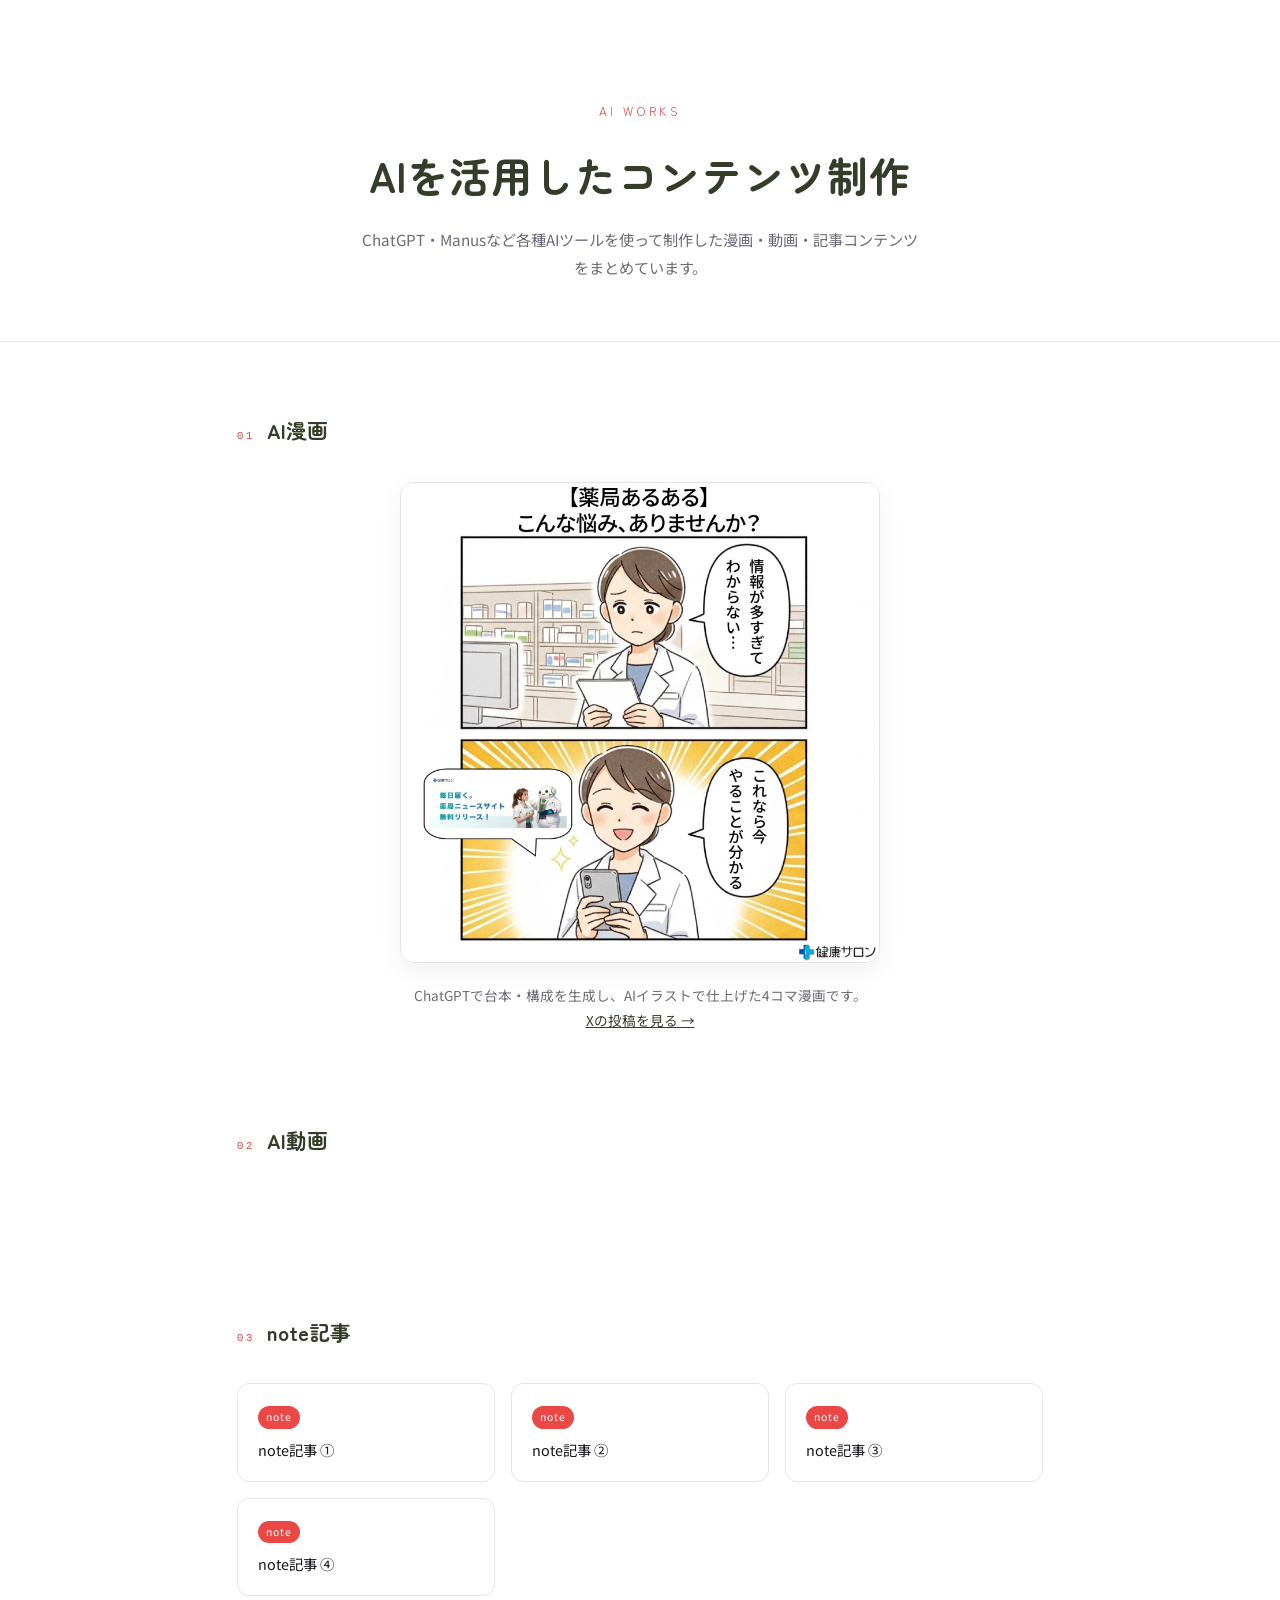
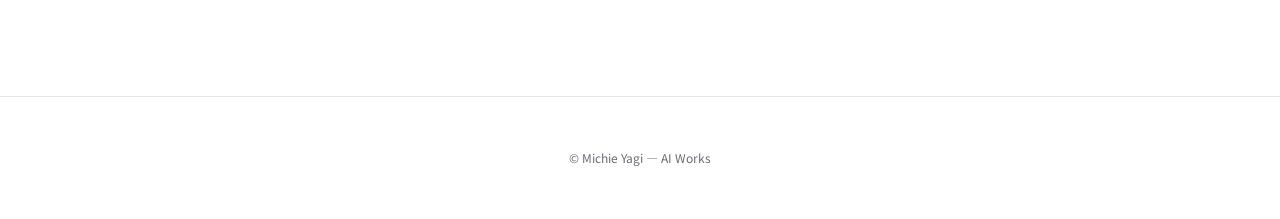
==== ai.html @ 3e85d42c "Add AI works showcase page (ai.html) Adds a standalone page featuring AI-generated content (manga, v" ====
<!DOCTYPE html>
<html lang="ja">
<head>
<meta charset="UTF-8">
<meta name="viewport" content="width=device-width, initial-scale=1.0">
<title>AI Works | Michie Yagi</title>
<meta name="description" content="ChatGPT・Manusなど各種AIツールを活用して制作した漫画・動画・記事コンテンツの作品集です。">
<link rel="preconnect" href="https://fonts.googleapis.com">
<link rel="preconnect" href="https://fonts.gstatic.com" crossorigin>
<link href="https://fonts.googleapis.com/css2?family=Zen+Maru+Gothic:wght@400;500;700&family=Noto+Sans+JP:wght@300;400;500;700&display=swap" rel="stylesheet">
<style>
  :root {
    --bg: #ffffff;
    --text-main: #16161d;
    --text-sub: #6b6b76;
    --olive: #333d29;
    --coral: #e94846;
    --border: rgba(0,0,0,0.1);
  }
  * { box-sizing: border-box; }
  body {
    margin: 0;
    font-family: 'Noto Sans JP', 'Hiragino Kaku Gothic ProN', sans-serif;
    background: var(--bg);
    color: var(--text-main);
    line-height: 1.8;
  }
  a { color: inherit; }
  .font-heading { font-family: 'Zen Maru Gothic', 'Noto Sans JP', sans-serif; }

  header {
    padding: 100px 6vw 60px;
    text-align: center;
    border-bottom: 1px solid var(--border);
  }
  header .eyebrow {
    display: block;
    font-size: 0.75rem;
    letter-spacing: 0.3em;
    text-transform: uppercase;
    color: var(--coral);
    margin-bottom: 16px;
  }
  header h1 {
    font-size: clamp(1.8rem, 5vw, 2.6rem);
    font-weight: 700;
    margin: 0 0 14px;
    color: var(--olive);
  }
  header p {
    color: var(--text-sub);
    font-size: 0.95rem;
    max-width: 560px;
    margin: 0 auto;
  }
  header .back {
    display: inline-block;
    margin-top: 28px;
    font-size: 0.8rem;
    letter-spacing: 0.1em;
    color: var(--text-sub);
    text-decoration: none;
    border-bottom: 1px solid var(--border);
    padding-bottom: 2px;
  }
  header .back:hover { color: var(--olive); border-color: var(--olive); }

  main {
    max-width: 960px;
    margin: 0 auto;
    padding: 70px 6vw 100px;
  }
  section { margin-bottom: 90px; }
  section:last-child { margin-bottom: 0; }

  .section-label {
    display: flex;
    align-items: baseline;
    gap: 12px;
    margin-bottom: 32px;
  }
  .section-label .num {
    font-size: 0.7rem;
    letter-spacing: 0.2em;
    color: var(--coral);
    font-family: monospace;
  }
  .section-label h2 {
    font-size: 1.3rem;
    font-weight: 700;
    margin: 0;
    color: var(--olive);
  }

  .manga-wrap {
    display: flex;
    flex-direction: column;
    align-items: center;
    gap: 20px;
  }
  .manga-wrap img {
    width: 100%;
    max-width: 480px;
    border-radius: 14px;
    border: 1px solid var(--border);
    box-shadow: 0 8px 24px rgba(0,0,0,0.06);
  }
  .manga-wrap figcaption {
    font-size: 0.85rem;
    color: var(--text-sub);
    text-align: center;
  }
  .manga-wrap figcaption a {
    color: var(--olive);
    text-decoration: underline;
  }

  .tweet-grid {
    display: grid;
    grid-template-columns: repeat(auto-fit, minmax(280px, 1fr));
    gap: 24px;
  }

  .note-list {
    display: grid;
    grid-template-columns: repeat(auto-fit, minmax(240px, 1fr));
    gap: 16px;
    list-style: none;
    margin: 0;
    padding: 0;
  }
  .note-list a {
    display: block;
    padding: 18px 20px;
    border: 1px solid var(--border);
    border-radius: 12px;
    text-decoration: none;
    font-size: 0.9rem;
    transition: border-color 0.25s ease, background 0.25s ease;
  }
  .note-list a:hover {
    border-color: var(--olive);
    background: rgba(51,61,41,0.04);
  }
  .note-list .tag {
    display: inline-block;
    font-size: 0.65rem;
    letter-spacing: 0.1em;
    color: #fff;
    background: var(--coral);
    padding: 2px 8px;
    border-radius: 20px;
    margin-bottom: 8px;
  }

  footer {
    text-align: center;
    padding: 50px 6vw;
    color: var(--text-sub);
    font-size: 0.75rem;
    border-top: 1px solid var(--border);
  }
</style>
</head>
<body>

<header>
  <span class="eyebrow font-heading">AI Works</span>
  <h1 class="font-heading">AIを活用したコンテンツ制作</h1>
  <p>ChatGPT・Manusなど各種AIツールを使って制作した漫画・動画・記事コンテンツをまとめています。</p>
</header>

<main>

  <section>
    <div class="section-label">
      <span class="num">01</span>
      <h2 class="font-heading">AI漫画</h2>
    </div>
    <figure class="manga-wrap">
      <img src="images/ai/ai-manga.png" alt="薬局あるある AI漫画" loading="lazy">
      <figcaption>
        ChatGPTで台本・構成を生成し、AIイラストで仕上げた4コマ漫画です。<br>
        <a href="https://x.com/yppp_yakkyoku/status/2019244593439498696/photo/1" target="_blank" rel="noopener noreferrer">Xの投稿を見る →</a>
      </figcaption>
    </figure>
  </section>

  <section>
    <div class="section-label">
      <span class="num">02</span>
      <h2 class="font-heading">AI動画</h2>
    </div>
    <div class="tweet-grid">
      <blockquote class="twitter-tweet">
        <a href="https://x.com/yppp_yakkyoku/status/2026854741930598406"></a>
      </blockquote>
      <blockquote class="twitter-tweet">
        <a href="https://x.com/yppp_yakkyoku/status/2026129961212588221"></a>
      </blockquote>
    </div>
  </section>

  <section>
    <div class="section-label">
      <span class="num">03</span>
      <h2 class="font-heading">note記事</h2>
    </div>
    <ul class="note-list">
      <li>
        <a href="https://note.com/ypppofficial/n/n3cdf0c49ca4a" target="_blank" rel="noopener noreferrer">
          <span class="tag">note</span><br>
          note記事 ①
        </a>
      </li>
      <li>
        <a href="https://note.com/ypppofficial/n/nfa6d673f1654" target="_blank" rel="noopener noreferrer">
          <span class="tag">note</span><br>
          note記事 ②
        </a>
      </li>
      <li>
        <a href="https://note.com/ypppofficial/n/n3a89764fb31f" target="_blank" rel="noopener noreferrer">
          <span class="tag">note</span><br>
          note記事 ③
        </a>
      </li>
      <li>
        <a href="https://note.com/ypppofficial/n/nf8f33c788faf" target="_blank" rel="noopener noreferrer">
          <span class="tag">note</span><br>
          note記事 ④
        </a>
      </li>
    </ul>
  </section>

</main>

<footer>© Michie Yagi — AI Works</footer>

<script async src="https://platform.twitter.com/widgets.js" charset="utf-8"></script>

</body>
</html>
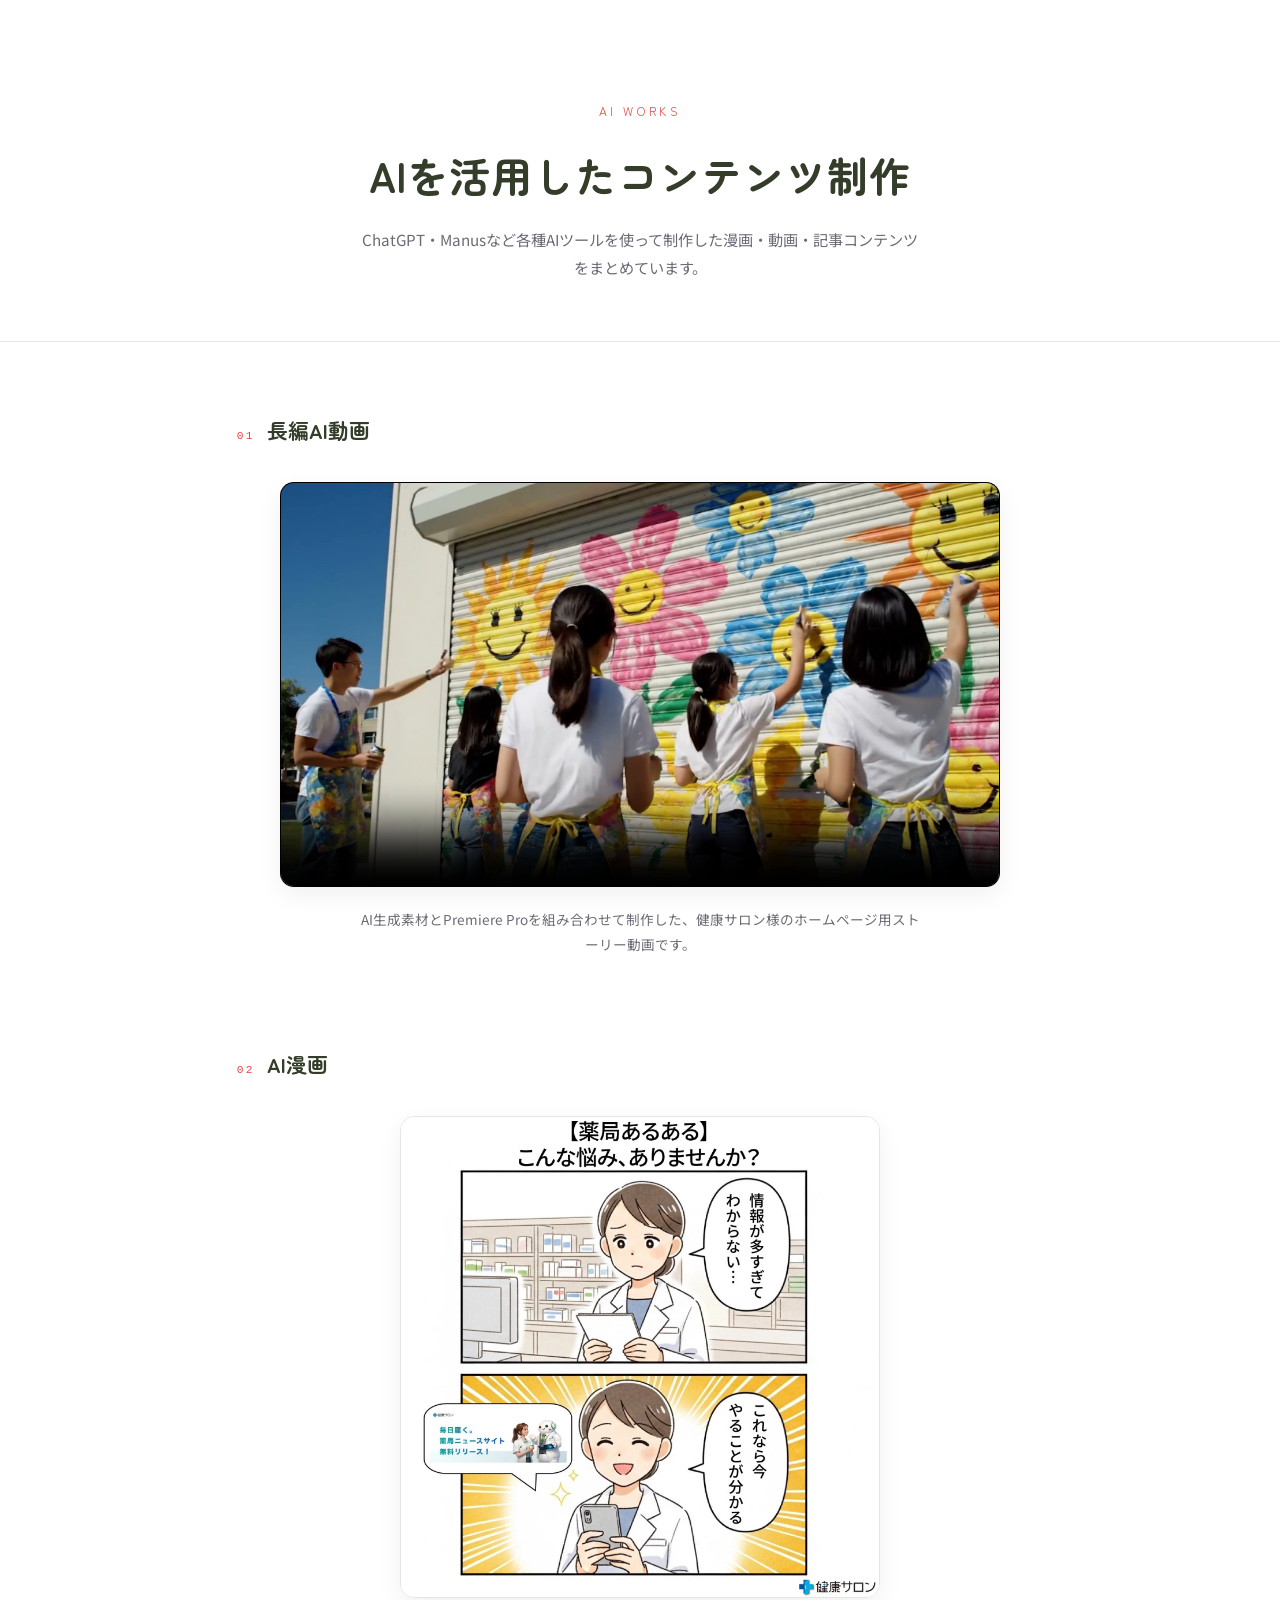
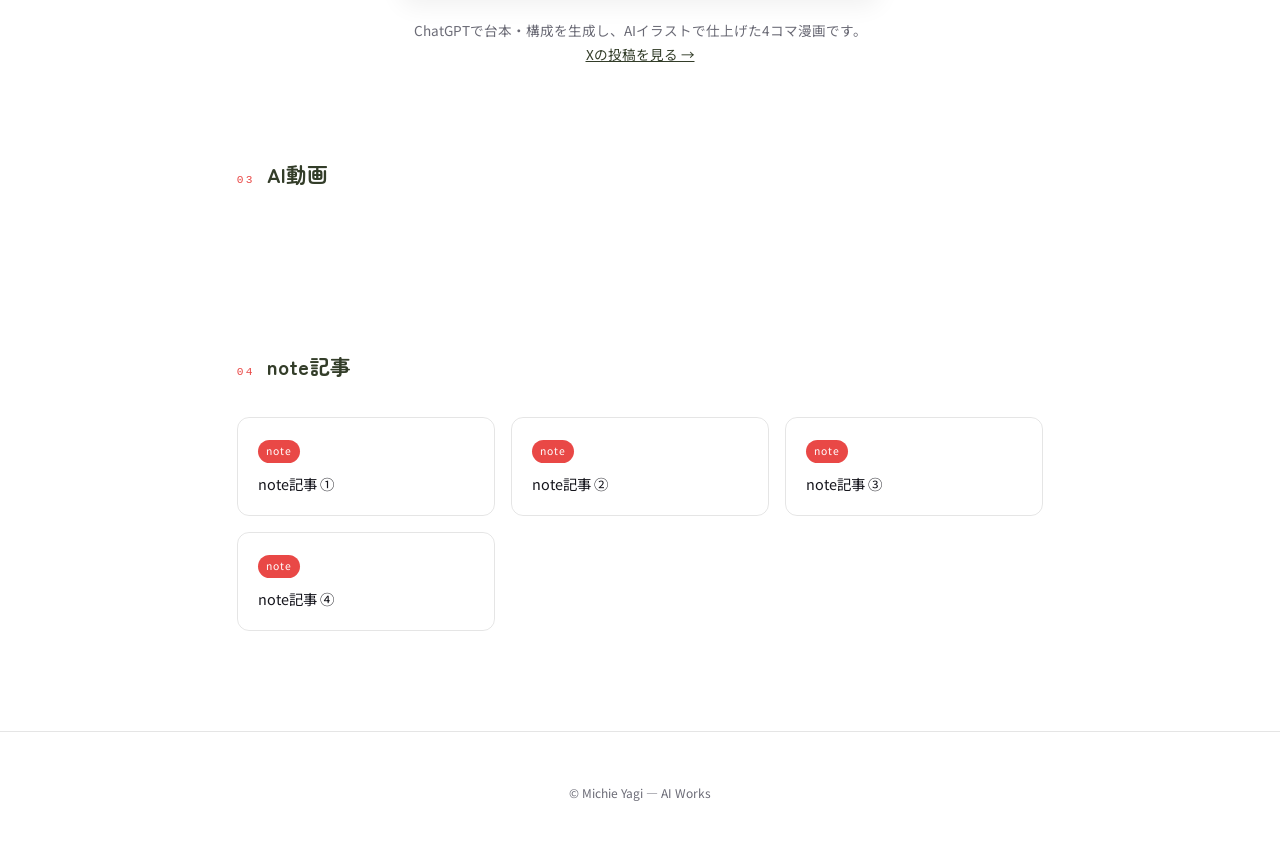
==== commit bdc91bee: "Add compressed story video to AI works page Adds the health salon narrative video (AI + Premiere Pro" ====
--- a/ai.html
+++ b/ai.html
@@ -92,6 +92,28 @@
     color: var(--olive);
   }
 
+  .video-wrap {
+    display: flex;
+    flex-direction: column;
+    align-items: center;
+    gap: 20px;
+  }
+  .video-wrap video {
+    width: 100%;
+    max-width: 720px;
+    border-radius: 14px;
+    border: 1px solid var(--border);
+    box-shadow: 0 8px 24px rgba(0,0,0,0.06);
+    background: #000;
+    display: block;
+  }
+  .video-wrap figcaption {
+    font-size: 0.85rem;
+    color: var(--text-sub);
+    text-align: center;
+    max-width: 560px;
+  }
+
   .manga-wrap {
     display: flex;
     flex-direction: column;
@@ -175,6 +197,19 @@
   <section>
     <div class="section-label">
       <span class="num">01</span>
+      <h2 class="font-heading">長編AI動画</h2>
+    </div>
+    <figure class="video-wrap">
+      <video src="videos/story-video.mp4" poster="videos/story-video-poster.jpg" controls preload="metadata" playsinline></video>
+      <figcaption>
+        AI生成素材とPremiere Proを組み合わせて制作した、健康サロン様のホームページ用ストーリー動画です。
+      </figcaption>
+    </figure>
+  </section>
+
+  <section>
+    <div class="section-label">
+      <span class="num">02</span>
       <h2 class="font-heading">AI漫画</h2>
     </div>
     <figure class="manga-wrap">
@@ -188,7 +223,7 @@
 
   <section>
     <div class="section-label">
-      <span class="num">02</span>
+      <span class="num">03</span>
       <h2 class="font-heading">AI動画</h2>
     </div>
     <div class="tweet-grid">
@@ -203,7 +238,7 @@
 
   <section>
     <div class="section-label">
-      <span class="num">03</span>
+      <span class="num">04</span>
       <h2 class="font-heading">note記事</h2>
     </div>
     <ul class="note-list">
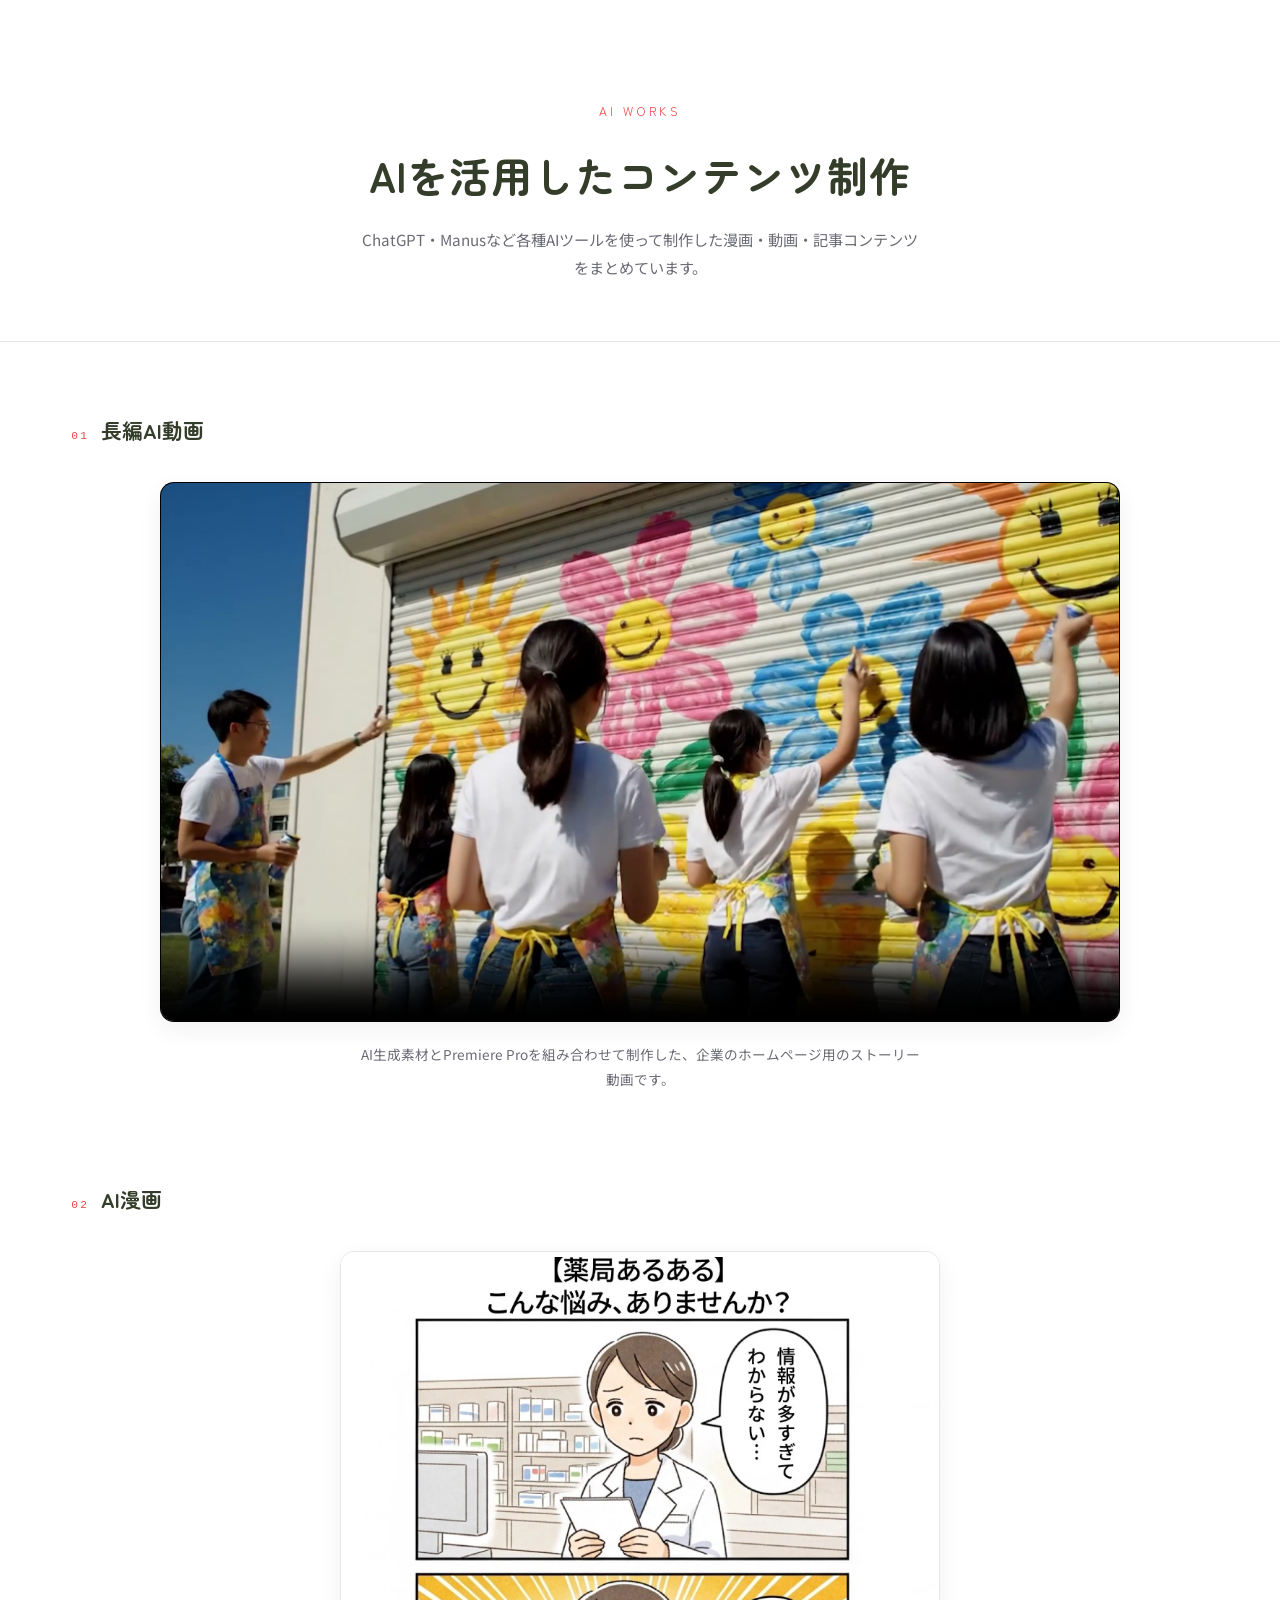
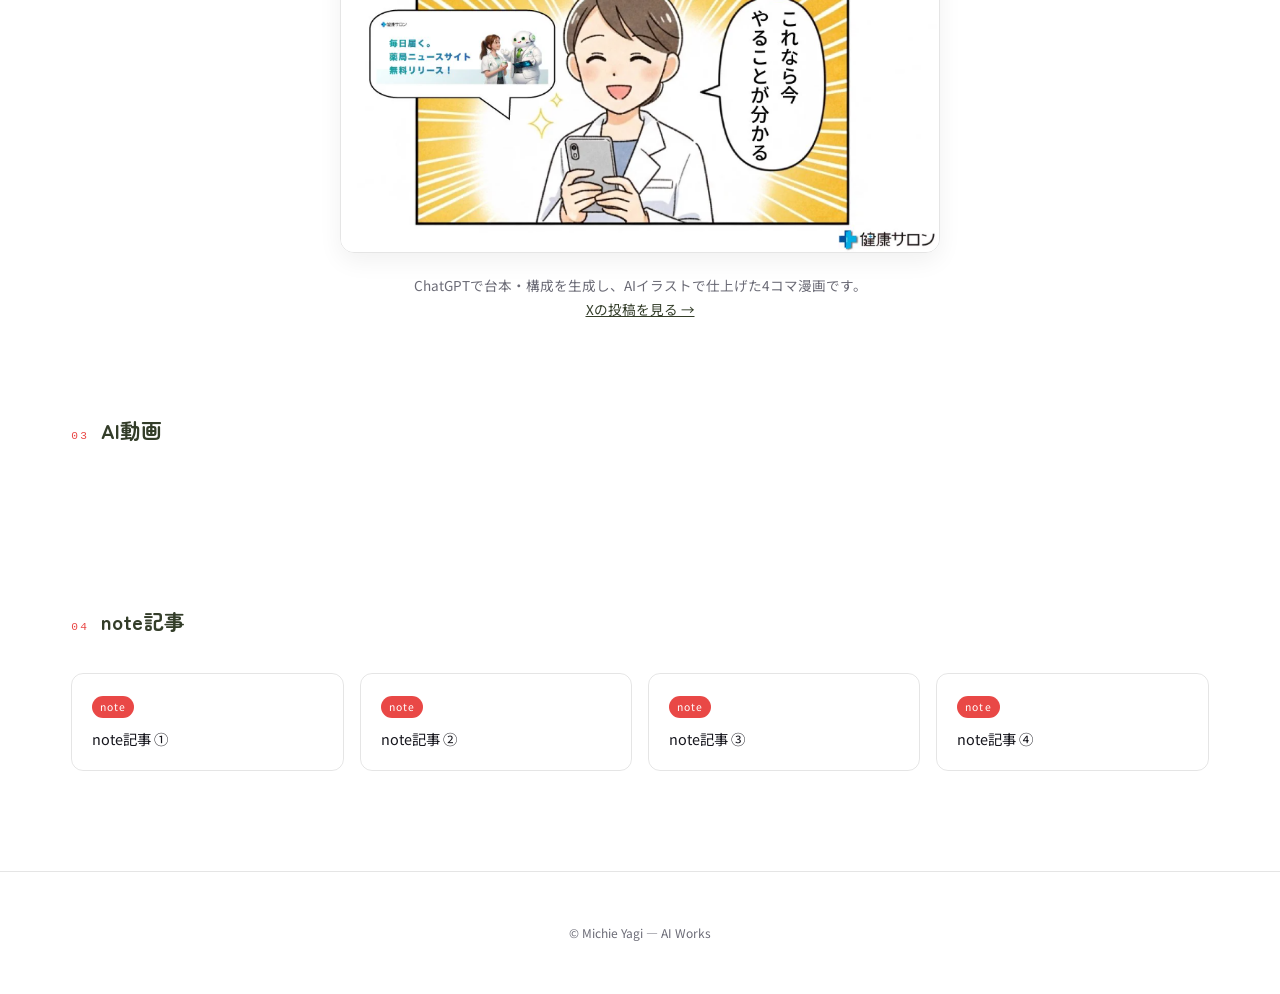
==== commit bb5aed9e: "Widen ai.html layout and remove client name from caption Increases main content max-width and media " ====
--- a/ai.html
+++ b/ai.html
@@ -66,9 +66,9 @@
   header .back:hover { color: var(--olive); border-color: var(--olive); }
 
   main {
-    max-width: 960px;
+    max-width: 1240px;
     margin: 0 auto;
-    padding: 70px 6vw 100px;
+    padding: 70px clamp(20px, 4vw, 56px) 100px;
   }
   section { margin-bottom: 90px; }
   section:last-child { margin-bottom: 0; }
@@ -100,7 +100,7 @@
   }
   .video-wrap video {
     width: 100%;
-    max-width: 720px;
+    max-width: 960px;
     border-radius: 14px;
     border: 1px solid var(--border);
     box-shadow: 0 8px 24px rgba(0,0,0,0.06);
@@ -122,7 +122,7 @@
   }
   .manga-wrap img {
     width: 100%;
-    max-width: 480px;
+    max-width: 600px;
     border-radius: 14px;
     border: 1px solid var(--border);
     box-shadow: 0 8px 24px rgba(0,0,0,0.06);
@@ -202,7 +202,7 @@
     <figure class="video-wrap">
       <video src="videos/story-video.mp4" poster="videos/story-video-poster.jpg" controls preload="metadata" playsinline></video>
       <figcaption>
-        AI生成素材とPremiere Proを組み合わせて制作した、健康サロン様のホームページ用ストーリー動画です。
+        AI生成素材とPremiere Proを組み合わせて制作した、企業のホームページ用のストーリー動画です。
       </figcaption>
     </figure>
   </section>
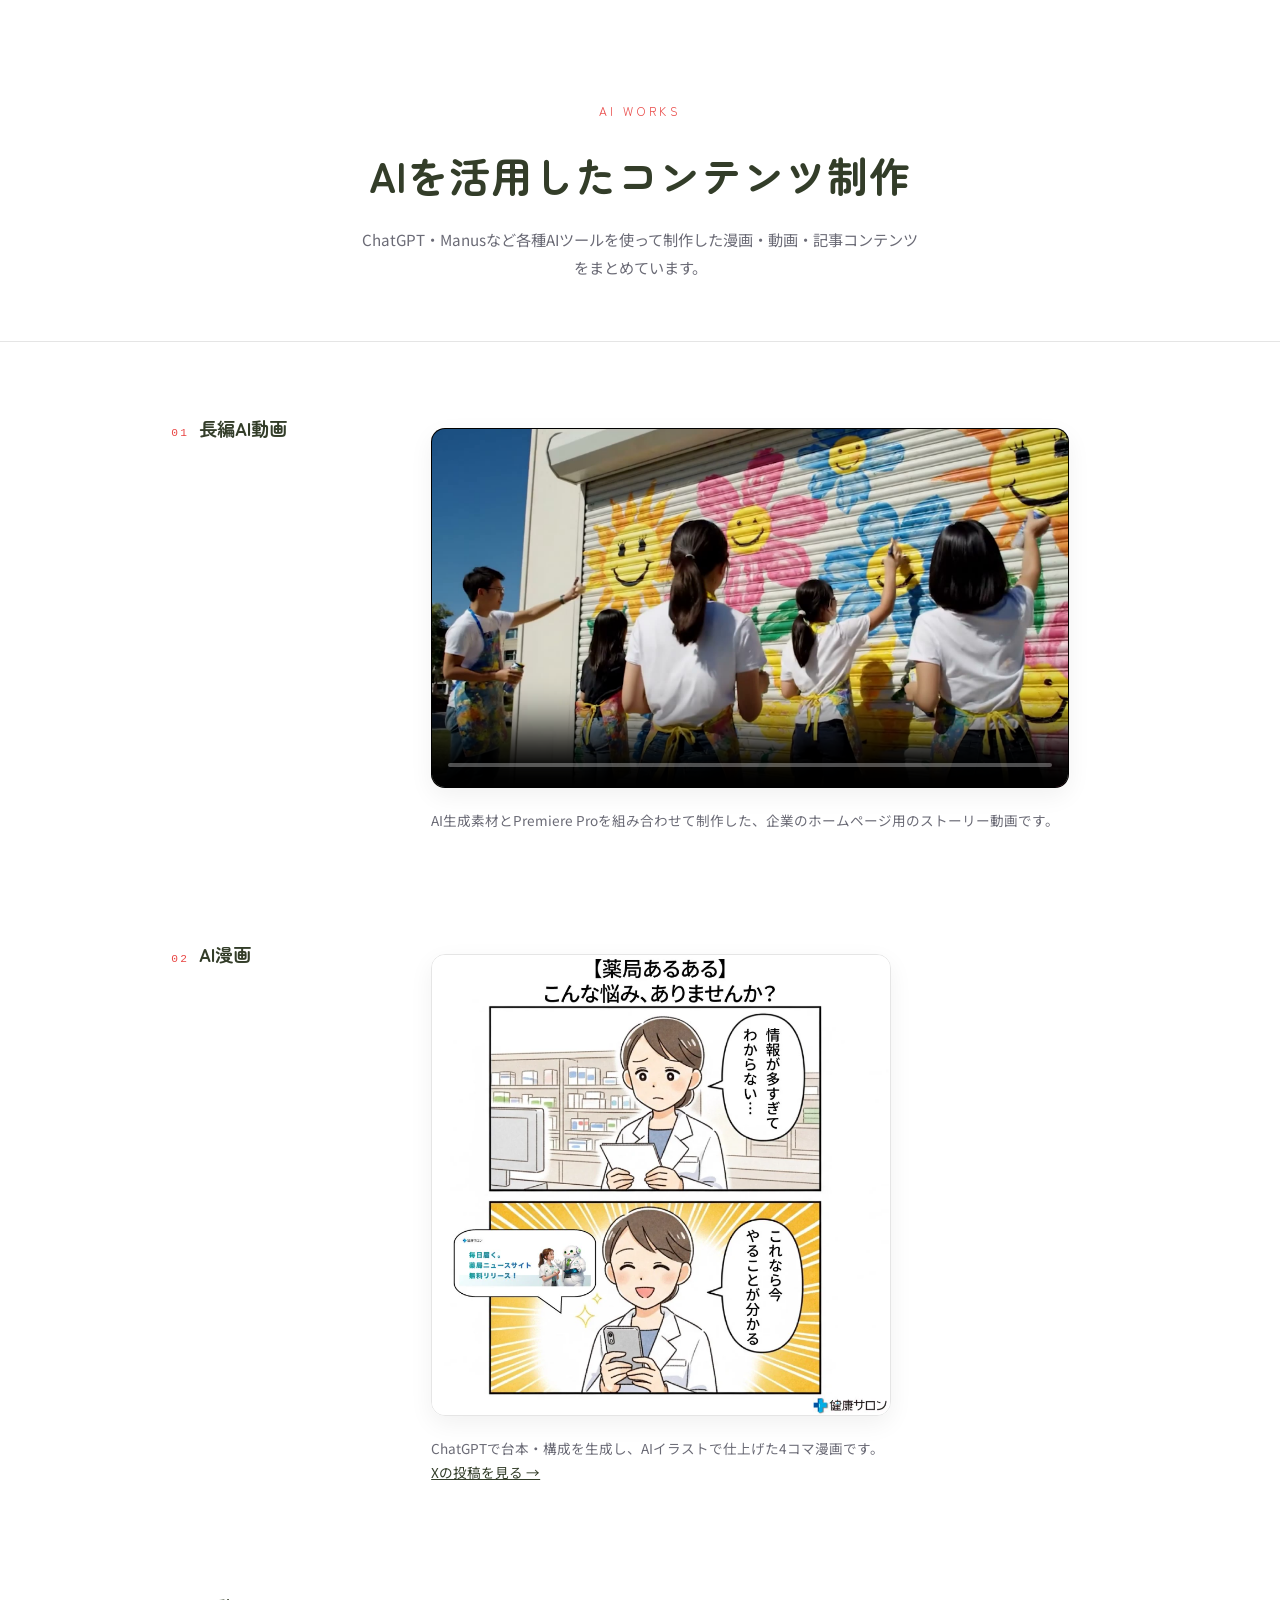
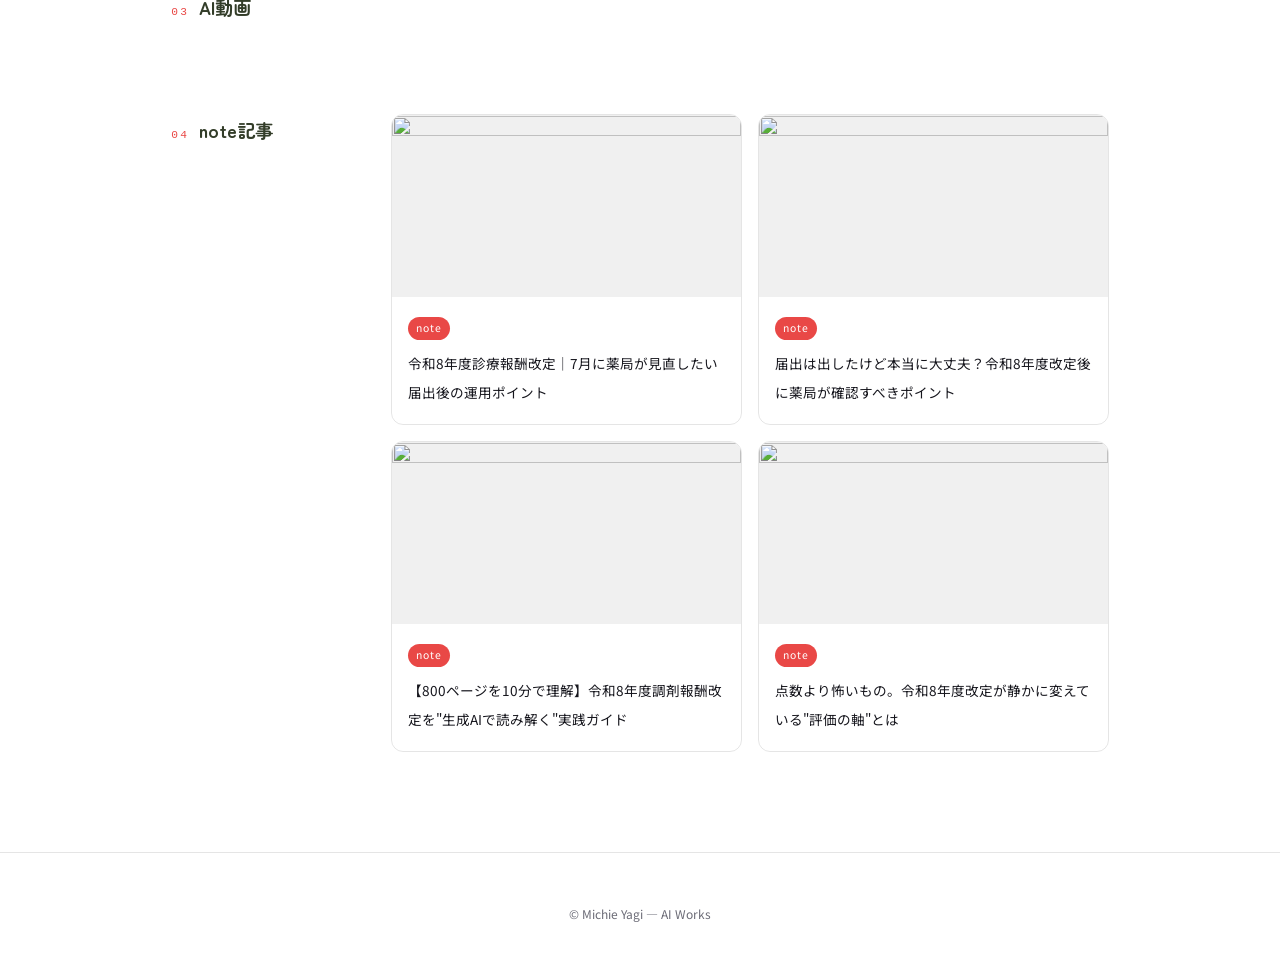
==== commit e6738533: "Restructure ai.html into 2-column rows, add note article thumbnails Wraps each section's label and c" ====
--- a/ai.html
+++ b/ai.html
@@ -66,18 +66,26 @@
   header .back:hover { color: var(--olive); border-color: var(--olive); }
 
   main {
-    max-width: 1240px;
+    max-width: 1040px;
     margin: 0 auto;
     padding: 70px clamp(20px, 4vw, 56px) 100px;
   }
   section { margin-bottom: 90px; }
   section:last-child { margin-bottom: 0; }
+
+  .row {
+    display: grid;
+    grid-template-columns: 180px 1fr;
+    gap: 40px;
+    align-items: start;
+  }
 
   .section-label {
     display: flex;
     align-items: baseline;
-    gap: 12px;
-    margin-bottom: 32px;
+    gap: 10px;
+    position: sticky;
+    top: 24px;
   }
   .section-label .num {
     font-size: 0.7rem;
@@ -86,7 +94,7 @@
     font-family: monospace;
   }
   .section-label h2 {
-    font-size: 1.3rem;
+    font-size: 1.15rem;
     font-weight: 700;
     margin: 0;
     color: var(--olive);
@@ -95,12 +103,10 @@
   .video-wrap {
     display: flex;
     flex-direction: column;
-    align-items: center;
     gap: 20px;
   }
   .video-wrap video {
     width: 100%;
-    max-width: 960px;
     border-radius: 14px;
     border: 1px solid var(--border);
     box-shadow: 0 8px 24px rgba(0,0,0,0.06);
@@ -110,19 +116,16 @@
   .video-wrap figcaption {
     font-size: 0.85rem;
     color: var(--text-sub);
-    text-align: center;
-    max-width: 560px;
   }
 
   .manga-wrap {
     display: flex;
     flex-direction: column;
-    align-items: center;
     gap: 20px;
   }
   .manga-wrap img {
     width: 100%;
-    max-width: 600px;
+    max-width: 460px;
     border-radius: 14px;
     border: 1px solid var(--border);
     box-shadow: 0 8px 24px rgba(0,0,0,0.06);
@@ -130,11 +133,20 @@
   .manga-wrap figcaption {
     font-size: 0.85rem;
     color: var(--text-sub);
-    text-align: center;
   }
   .manga-wrap figcaption a {
     color: var(--olive);
     text-decoration: underline;
+  }
+
+  @media (max-width: 700px) {
+    .row {
+      grid-template-columns: 1fr;
+      gap: 16px;
+    }
+    .section-label {
+      position: static;
+    }
   }
 
   .tweet-grid {
@@ -152,17 +164,27 @@
     padding: 0;
   }
   .note-list a {
-    display: block;
-    padding: 18px 20px;
+    display: flex;
+    flex-direction: column;
     border: 1px solid var(--border);
     border-radius: 12px;
     text-decoration: none;
-    font-size: 0.9rem;
-    transition: border-color 0.25s ease, background 0.25s ease;
+    overflow: hidden;
+    transition: border-color 0.25s ease, box-shadow 0.25s ease;
   }
   .note-list a:hover {
     border-color: var(--olive);
-    background: rgba(51,61,41,0.04);
+    box-shadow: 0 6px 18px rgba(0,0,0,0.06);
+  }
+  .note-list .thumb {
+    width: 100%;
+    aspect-ratio: 1280 / 670;
+    object-fit: cover;
+    background: #f0f0f0;
+    display: block;
+  }
+  .note-list .note-body {
+    padding: 14px 16px 18px;
   }
   .note-list .tag {
     display: inline-block;
@@ -174,6 +196,10 @@
     border-radius: 20px;
     margin-bottom: 8px;
   }
+  .note-list .note-title {
+    font-size: 0.85rem;
+    line-height: 1.5;
+  }
 
   footer {
     text-align: center;
@@ -194,7 +220,7 @@
 
 <main>
 
-  <section>
+  <section class="row">
     <div class="section-label">
       <span class="num">01</span>
       <h2 class="font-heading">長編AI動画</h2>
@@ -207,7 +233,7 @@
     </figure>
   </section>
 
-  <section>
+  <section class="row">
     <div class="section-label">
       <span class="num">02</span>
       <h2 class="font-heading">AI漫画</h2>
@@ -221,7 +247,7 @@
     </figure>
   </section>
 
-  <section>
+  <section class="row">
     <div class="section-label">
       <span class="num">03</span>
       <h2 class="font-heading">AI動画</h2>
@@ -236,7 +262,7 @@
     </div>
   </section>
 
-  <section>
+  <section class="row">
     <div class="section-label">
       <span class="num">04</span>
       <h2 class="font-heading">note記事</h2>
@@ -244,26 +270,38 @@
     <ul class="note-list">
       <li>
         <a href="https://note.com/ypppofficial/n/n3cdf0c49ca4a" target="_blank" rel="noopener noreferrer">
-          <span class="tag">note</span><br>
-          note記事 ①
+          <img class="thumb" src="https://assets.st-note.com/production/uploads/images/290444652/rectangle_large_type_2_e3d85417e7504705c9f7e9526c2f746b.png?fit=bounds&quality=85&width=640" alt="" loading="lazy">
+          <span class="note-body">
+            <span class="tag">note</span><br>
+            <span class="note-title">令和8年度診療報酬改定｜7月に薬局が見直したい届出後の運用ポイント</span>
+          </span>
         </a>
       </li>
       <li>
         <a href="https://note.com/ypppofficial/n/nfa6d673f1654" target="_blank" rel="noopener noreferrer">
-          <span class="tag">note</span><br>
-          note記事 ②
+          <img class="thumb" src="https://assets.st-note.com/production/uploads/images/290053792/rectangle_large_type_2_c7c599daad3cf475a2b840f84c7f6651.png?fit=bounds&quality=85&width=640" alt="" loading="lazy">
+          <span class="note-body">
+            <span class="tag">note</span><br>
+            <span class="note-title">届出は出したけど本当に大丈夫？令和8年度改定後に薬局が確認すべきポイント</span>
+          </span>
         </a>
       </li>
       <li>
         <a href="https://note.com/ypppofficial/n/n3a89764fb31f" target="_blank" rel="noopener noreferrer">
-          <span class="tag">note</span><br>
-          note記事 ③
+          <img class="thumb" src="https://assets.st-note.com/production/uploads/images/252449755/rectangle_large_type_2_c97ffa909a77d383be281f7e09cddf5b.png?fit=bounds&quality=85&width=640" alt="" loading="lazy">
+          <span class="note-body">
+            <span class="tag">note</span><br>
+            <span class="note-title">【800ページを10分で理解】令和8年度調剤報酬改定を"生成AIで読み解く"実践ガイド</span>
+          </span>
         </a>
       </li>
       <li>
         <a href="https://note.com/ypppofficial/n/nf8f33c788faf" target="_blank" rel="noopener noreferrer">
-          <span class="tag">note</span><br>
-          note記事 ④
+          <img class="thumb" src="https://assets.st-note.com/production/uploads/images/252450979/rectangle_large_type_2_5390d11c0b4f4e6cb4b5d8772a119f59.png?fit=bounds&quality=85&width=640" alt="" loading="lazy">
+          <span class="note-body">
+            <span class="tag">note</span><br>
+            <span class="note-title">点数より怖いもの。令和8年度改定が静かに変えている"評価の軸"とは</span>
+          </span>
         </a>
       </li>
     </ul>
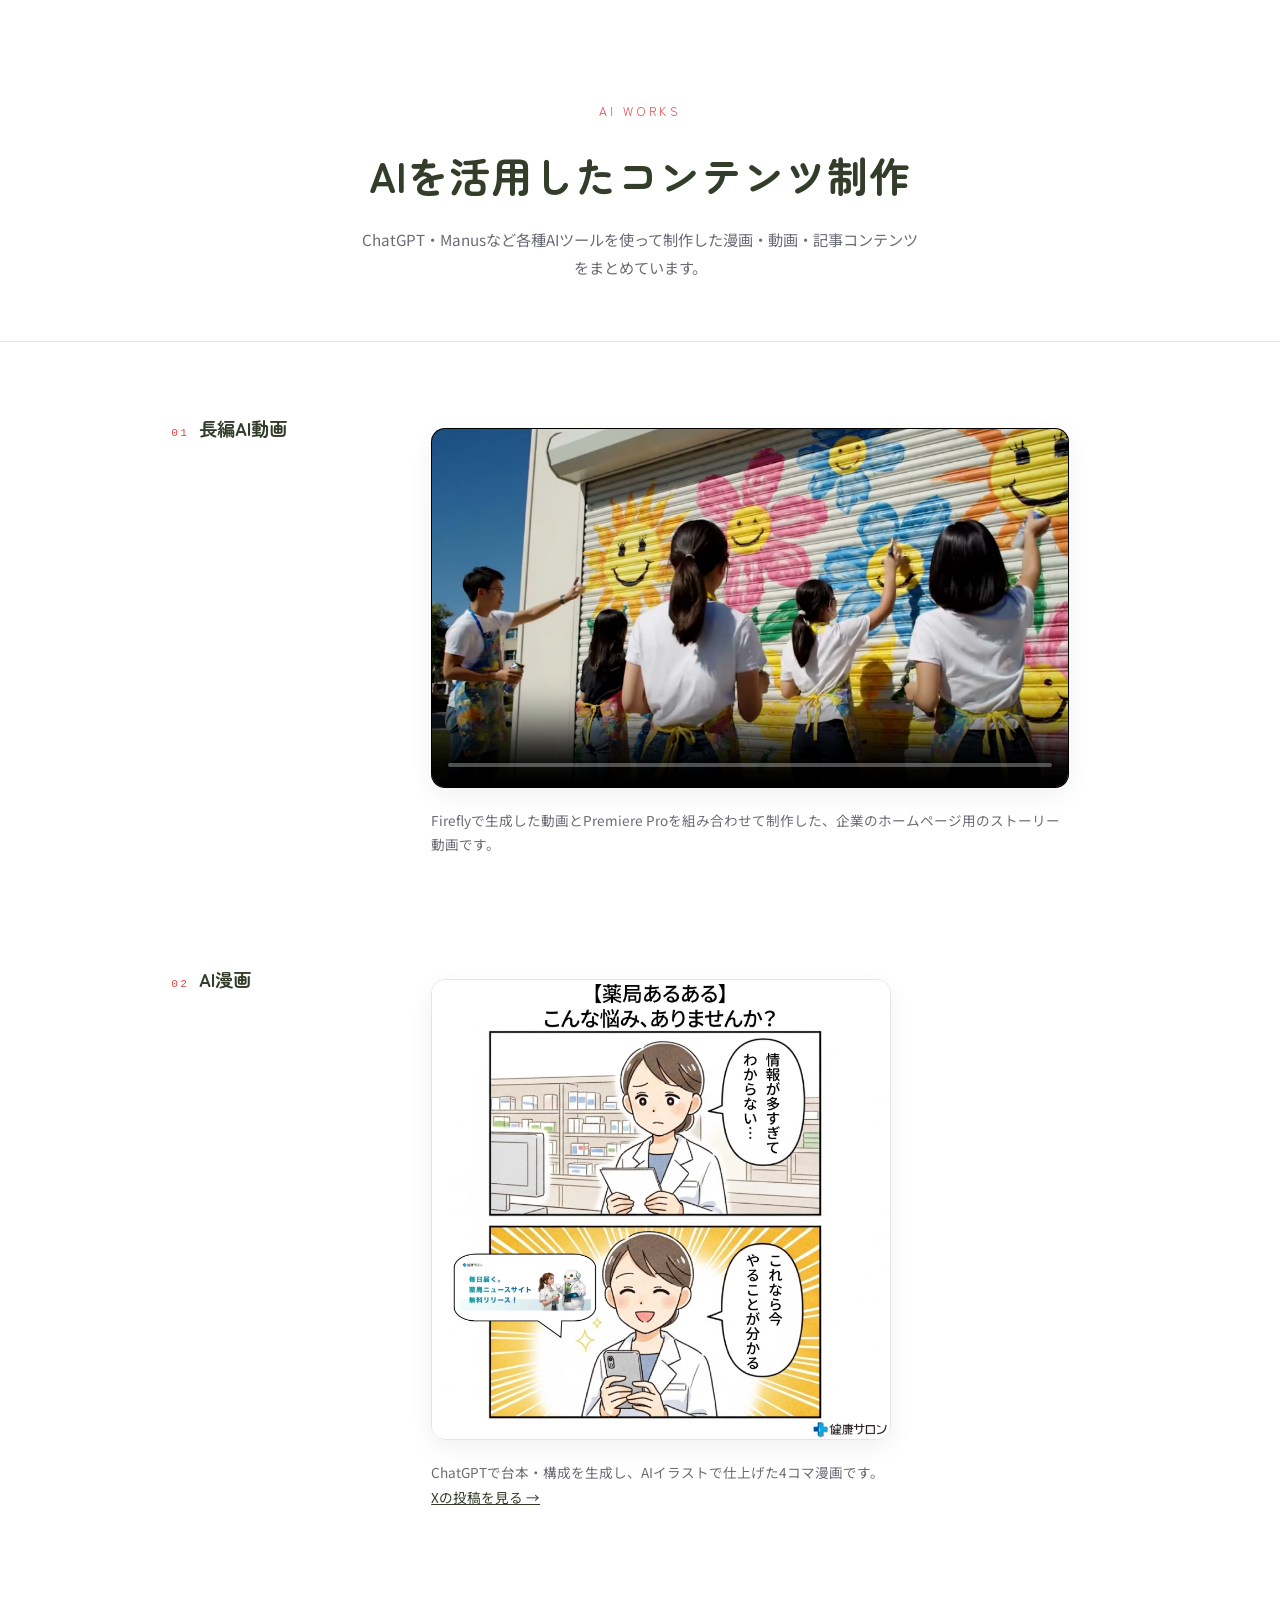
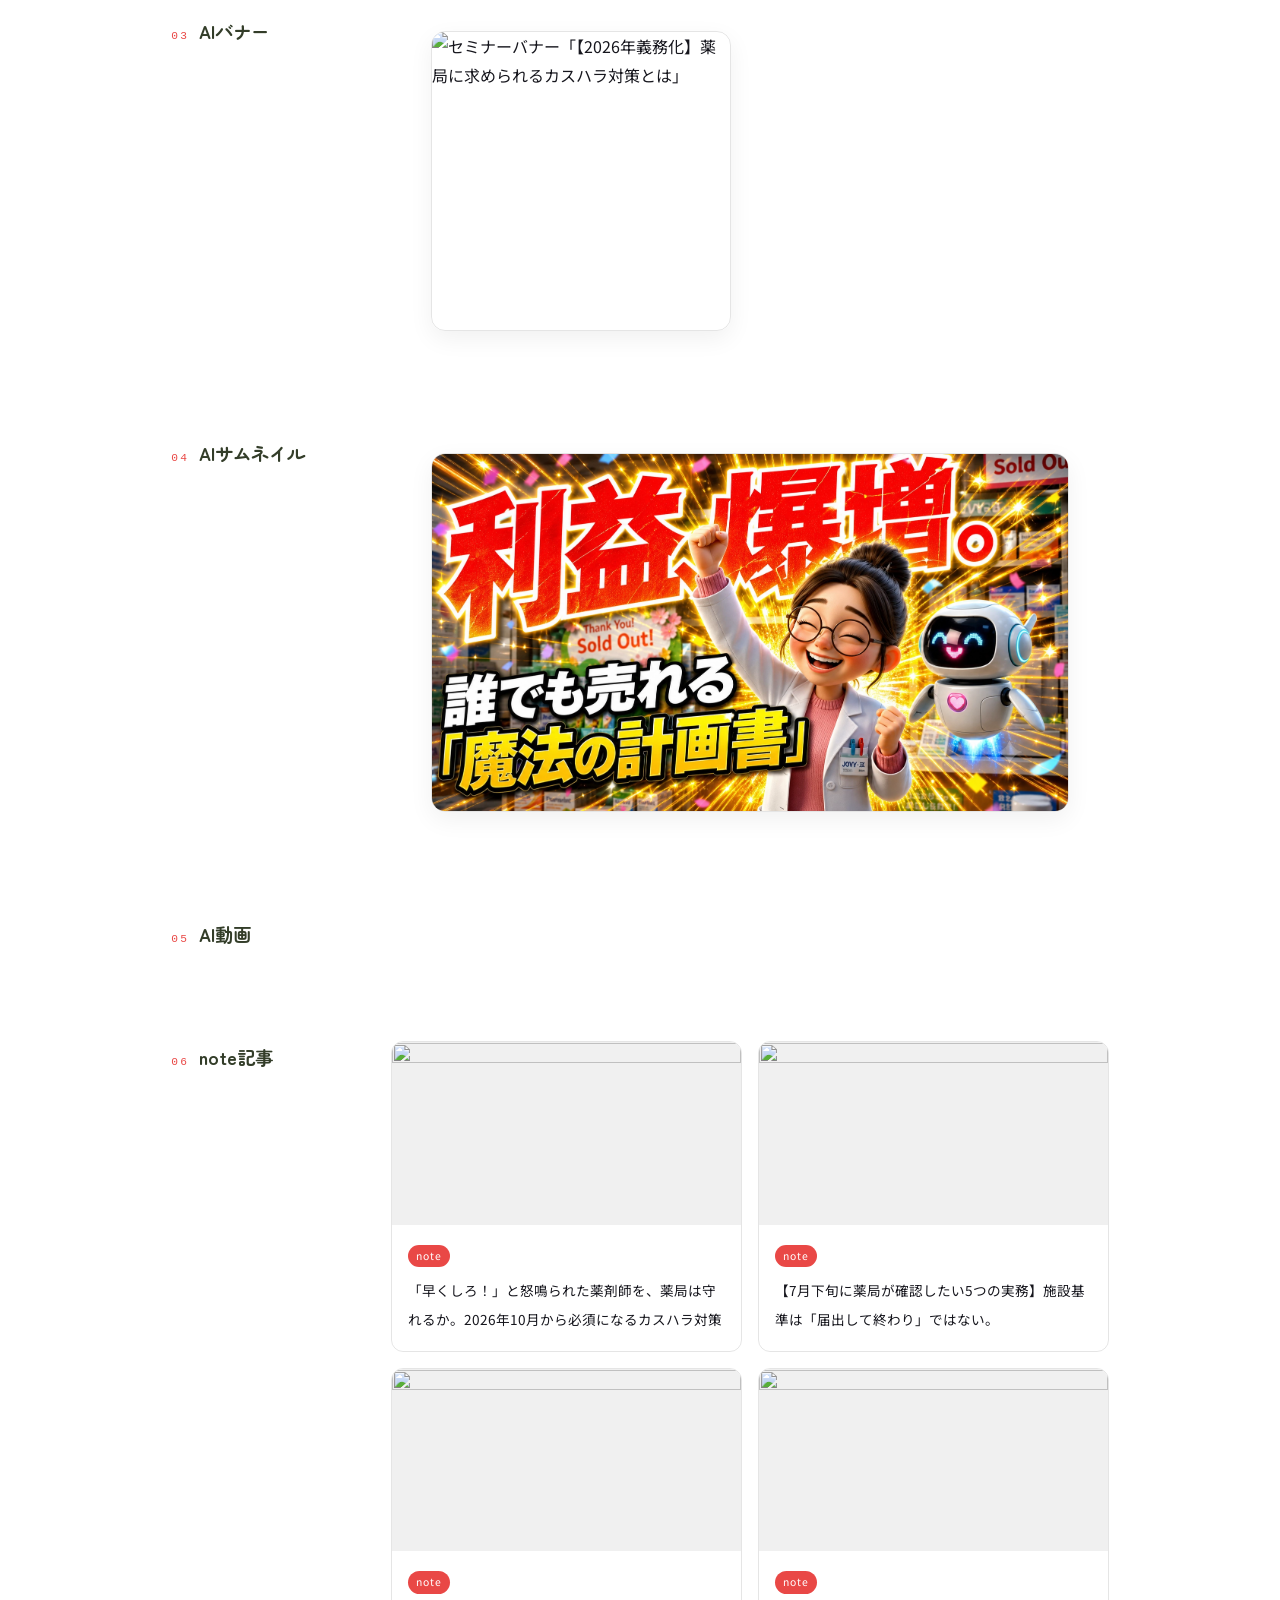
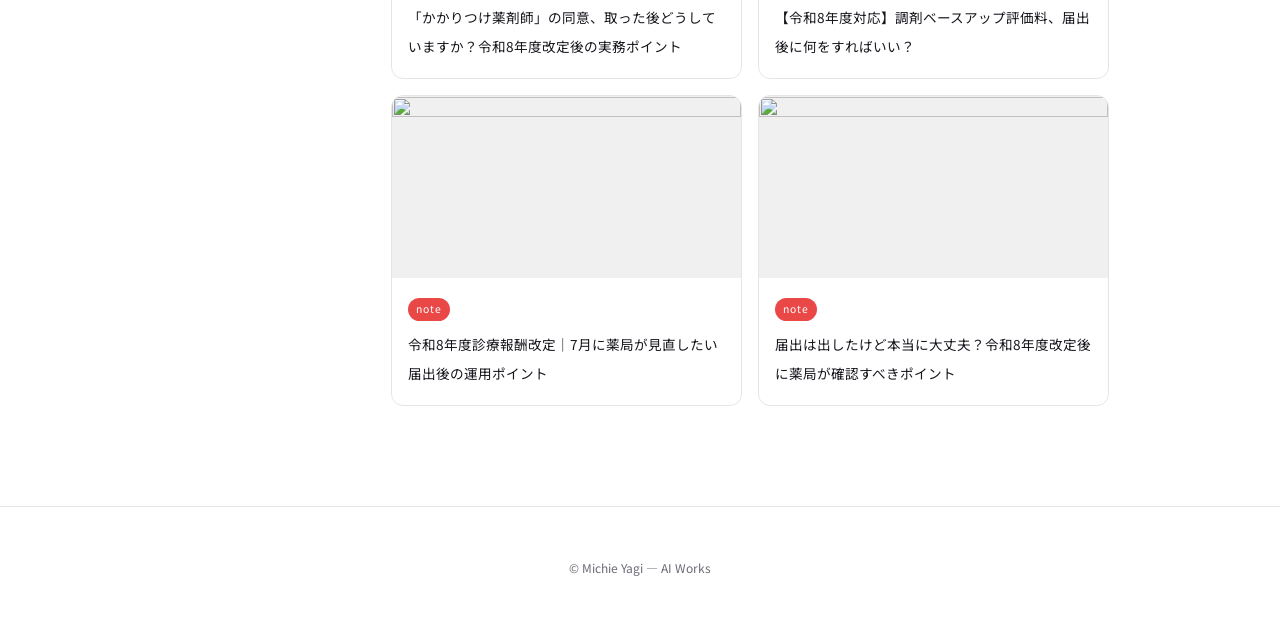
==== commit b6338e0a: "Add AI thumbnails/note links to ai.html and seminar banner to Illustrator section Co-Authored-By: Cl" ====
--- a/ai.html
+++ b/ai.html
@@ -1,317 +1,506 @@
-<!DOCTYPE html>
+<!doctype html>
 <html lang="ja">
-<head>
-<meta charset="UTF-8">
-<meta name="viewport" content="width=device-width, initial-scale=1.0">
-<title>AI Works | Michie Yagi</title>
-<meta name="description" content="ChatGPT・Manusなど各種AIツールを活用して制作した漫画・動画・記事コンテンツの作品集です。">
-<link rel="preconnect" href="https://fonts.googleapis.com">
-<link rel="preconnect" href="https://fonts.gstatic.com" crossorigin>
-<link href="https://fonts.googleapis.com/css2?family=Zen+Maru+Gothic:wght@400;500;700&family=Noto+Sans+JP:wght@300;400;500;700&display=swap" rel="stylesheet">
-<style>
-  :root {
-    --bg: #ffffff;
-    --text-main: #16161d;
-    --text-sub: #6b6b76;
-    --olive: #333d29;
-    --coral: #e94846;
-    --border: rgba(0,0,0,0.1);
-  }
-  * { box-sizing: border-box; }
-  body {
-    margin: 0;
-    font-family: 'Noto Sans JP', 'Hiragino Kaku Gothic ProN', sans-serif;
-    background: var(--bg);
-    color: var(--text-main);
-    line-height: 1.8;
-  }
-  a { color: inherit; }
-  .font-heading { font-family: 'Zen Maru Gothic', 'Noto Sans JP', sans-serif; }
-
-  header {
-    padding: 100px 6vw 60px;
-    text-align: center;
-    border-bottom: 1px solid var(--border);
-  }
-  header .eyebrow {
-    display: block;
-    font-size: 0.75rem;
-    letter-spacing: 0.3em;
-    text-transform: uppercase;
-    color: var(--coral);
-    margin-bottom: 16px;
-  }
-  header h1 {
-    font-size: clamp(1.8rem, 5vw, 2.6rem);
-    font-weight: 700;
-    margin: 0 0 14px;
-    color: var(--olive);
-  }
-  header p {
-    color: var(--text-sub);
-    font-size: 0.95rem;
-    max-width: 560px;
-    margin: 0 auto;
-  }
-  header .back {
-    display: inline-block;
-    margin-top: 28px;
-    font-size: 0.8rem;
-    letter-spacing: 0.1em;
-    color: var(--text-sub);
-    text-decoration: none;
-    border-bottom: 1px solid var(--border);
-    padding-bottom: 2px;
-  }
-  header .back:hover { color: var(--olive); border-color: var(--olive); }
-
-  main {
-    max-width: 1040px;
-    margin: 0 auto;
-    padding: 70px clamp(20px, 4vw, 56px) 100px;
-  }
-  section { margin-bottom: 90px; }
-  section:last-child { margin-bottom: 0; }
-
-  .row {
-    display: grid;
-    grid-template-columns: 180px 1fr;
-    gap: 40px;
-    align-items: start;
-  }
-
-  .section-label {
-    display: flex;
-    align-items: baseline;
-    gap: 10px;
-    position: sticky;
-    top: 24px;
-  }
-  .section-label .num {
-    font-size: 0.7rem;
-    letter-spacing: 0.2em;
-    color: var(--coral);
-    font-family: monospace;
-  }
-  .section-label h2 {
-    font-size: 1.15rem;
-    font-weight: 700;
-    margin: 0;
-    color: var(--olive);
-  }
-
-  .video-wrap {
-    display: flex;
-    flex-direction: column;
-    gap: 20px;
-  }
-  .video-wrap video {
-    width: 100%;
-    border-radius: 14px;
-    border: 1px solid var(--border);
-    box-shadow: 0 8px 24px rgba(0,0,0,0.06);
-    background: #000;
-    display: block;
-  }
-  .video-wrap figcaption {
-    font-size: 0.85rem;
-    color: var(--text-sub);
-  }
-
-  .manga-wrap {
-    display: flex;
-    flex-direction: column;
-    gap: 20px;
-  }
-  .manga-wrap img {
-    width: 100%;
-    max-width: 460px;
-    border-radius: 14px;
-    border: 1px solid var(--border);
-    box-shadow: 0 8px 24px rgba(0,0,0,0.06);
-  }
-  .manga-wrap figcaption {
-    font-size: 0.85rem;
-    color: var(--text-sub);
-  }
-  .manga-wrap figcaption a {
-    color: var(--olive);
-    text-decoration: underline;
-  }
-
-  @media (max-width: 700px) {
-    .row {
-      grid-template-columns: 1fr;
-      gap: 16px;
-    }
-    .section-label {
-      position: static;
-    }
-  }
-
-  .tweet-grid {
-    display: grid;
-    grid-template-columns: repeat(auto-fit, minmax(280px, 1fr));
-    gap: 24px;
-  }
-
-  .note-list {
-    display: grid;
-    grid-template-columns: repeat(auto-fit, minmax(240px, 1fr));
-    gap: 16px;
-    list-style: none;
-    margin: 0;
-    padding: 0;
-  }
-  .note-list a {
-    display: flex;
-    flex-direction: column;
-    border: 1px solid var(--border);
-    border-radius: 12px;
-    text-decoration: none;
-    overflow: hidden;
-    transition: border-color 0.25s ease, box-shadow 0.25s ease;
-  }
-  .note-list a:hover {
-    border-color: var(--olive);
-    box-shadow: 0 6px 18px rgba(0,0,0,0.06);
-  }
-  .note-list .thumb {
-    width: 100%;
-    aspect-ratio: 1280 / 670;
-    object-fit: cover;
-    background: #f0f0f0;
-    display: block;
-  }
-  .note-list .note-body {
-    padding: 14px 16px 18px;
-  }
-  .note-list .tag {
-    display: inline-block;
-    font-size: 0.65rem;
-    letter-spacing: 0.1em;
-    color: #fff;
-    background: var(--coral);
-    padding: 2px 8px;
-    border-radius: 20px;
-    margin-bottom: 8px;
-  }
-  .note-list .note-title {
-    font-size: 0.85rem;
-    line-height: 1.5;
-  }
-
-  footer {
-    text-align: center;
-    padding: 50px 6vw;
-    color: var(--text-sub);
-    font-size: 0.75rem;
-    border-top: 1px solid var(--border);
-  }
-</style>
-</head>
-<body>
-
-<header>
-  <span class="eyebrow font-heading">AI Works</span>
-  <h1 class="font-heading">AIを活用したコンテンツ制作</h1>
-  <p>ChatGPT・Manusなど各種AIツールを使って制作した漫画・動画・記事コンテンツをまとめています。</p>
-</header>
-
-<main>
-
-  <section class="row">
-    <div class="section-label">
-      <span class="num">01</span>
-      <h2 class="font-heading">長編AI動画</h2>
-    </div>
-    <figure class="video-wrap">
-      <video src="videos/story-video.mp4" poster="videos/story-video-poster.jpg" controls preload="metadata" playsinline></video>
-      <figcaption>
-        AI生成素材とPremiere Proを組み合わせて制作した、企業のホームページ用のストーリー動画です。
-      </figcaption>
-    </figure>
-  </section>
-
-  <section class="row">
-    <div class="section-label">
-      <span class="num">02</span>
-      <h2 class="font-heading">AI漫画</h2>
-    </div>
-    <figure class="manga-wrap">
-      <img src="images/ai/ai-manga.png" alt="薬局あるある AI漫画" loading="lazy">
-      <figcaption>
-        ChatGPTで台本・構成を生成し、AIイラストで仕上げた4コマ漫画です。<br>
-        <a href="https://x.com/yppp_yakkyoku/status/2019244593439498696/photo/1" target="_blank" rel="noopener noreferrer">Xの投稿を見る →</a>
-      </figcaption>
-    </figure>
-  </section>
-
-  <section class="row">
-    <div class="section-label">
-      <span class="num">03</span>
-      <h2 class="font-heading">AI動画</h2>
-    </div>
-    <div class="tweet-grid">
-      <blockquote class="twitter-tweet">
-        <a href="https://x.com/yppp_yakkyoku/status/2026854741930598406"></a>
-      </blockquote>
-      <blockquote class="twitter-tweet">
-        <a href="https://x.com/yppp_yakkyoku/status/2026129961212588221"></a>
-      </blockquote>
-    </div>
-  </section>
-
-  <section class="row">
-    <div class="section-label">
-      <span class="num">04</span>
-      <h2 class="font-heading">note記事</h2>
-    </div>
-    <ul class="note-list">
-      <li>
-        <a href="https://note.com/ypppofficial/n/n3cdf0c49ca4a" target="_blank" rel="noopener noreferrer">
-          <img class="thumb" src="https://assets.st-note.com/production/uploads/images/290444652/rectangle_large_type_2_e3d85417e7504705c9f7e9526c2f746b.png?fit=bounds&quality=85&width=640" alt="" loading="lazy">
-          <span class="note-body">
-            <span class="tag">note</span><br>
-            <span class="note-title">令和8年度診療報酬改定｜7月に薬局が見直したい届出後の運用ポイント</span>
-          </span>
-        </a>
-      </li>
-      <li>
-        <a href="https://note.com/ypppofficial/n/nfa6d673f1654" target="_blank" rel="noopener noreferrer">
-          <img class="thumb" src="https://assets.st-note.com/production/uploads/images/290053792/rectangle_large_type_2_c7c599daad3cf475a2b840f84c7f6651.png?fit=bounds&quality=85&width=640" alt="" loading="lazy">
-          <span class="note-body">
-            <span class="tag">note</span><br>
-            <span class="note-title">届出は出したけど本当に大丈夫？令和8年度改定後に薬局が確認すべきポイント</span>
-          </span>
-        </a>
-      </li>
-      <li>
-        <a href="https://note.com/ypppofficial/n/n3a89764fb31f" target="_blank" rel="noopener noreferrer">
-          <img class="thumb" src="https://assets.st-note.com/production/uploads/images/252449755/rectangle_large_type_2_c97ffa909a77d383be281f7e09cddf5b.png?fit=bounds&quality=85&width=640" alt="" loading="lazy">
-          <span class="note-body">
-            <span class="tag">note</span><br>
-            <span class="note-title">【800ページを10分で理解】令和8年度調剤報酬改定を"生成AIで読み解く"実践ガイド</span>
-          </span>
-        </a>
-      </li>
-      <li>
-        <a href="https://note.com/ypppofficial/n/nf8f33c788faf" target="_blank" rel="noopener noreferrer">
-          <img class="thumb" src="https://assets.st-note.com/production/uploads/images/252450979/rectangle_large_type_2_5390d11c0b4f4e6cb4b5d8772a119f59.png?fit=bounds&quality=85&width=640" alt="" loading="lazy">
-          <span class="note-body">
-            <span class="tag">note</span><br>
-            <span class="note-title">点数より怖いもの。令和8年度改定が静かに変えている"評価の軸"とは</span>
-          </span>
-        </a>
-      </li>
-    </ul>
-  </section>
-
-</main>
-
-<footer>© Michie Yagi — AI Works</footer>
-
-<script async src="https://platform.twitter.com/widgets.js" charset="utf-8"></script>
-
-</body>
+  <head>
+    <meta charset="UTF-8" />
+    <meta name="viewport" content="width=device-width, initial-scale=1.0" />
+    <title>AI Works | Michie Yagi</title>
+    <meta
+      name="description"
+      content="ChatGPT・Manusなど各種AIツールを活用して制作した漫画・動画・記事コンテンツの作品集です。"
+    />
+    <link rel="preconnect" href="https://fonts.googleapis.com" />
+    <link rel="preconnect" href="https://fonts.gstatic.com" crossorigin />
+    <link
+      href="https://fonts.googleapis.com/css2?family=Zen+Maru+Gothic:wght@400;500;700&family=Noto+Sans+JP:wght@300;400;500;700&display=swap"
+      rel="stylesheet"
+    />
+    <style>
+      :root {
+        --bg: #ffffff;
+        --text-main: #16161d;
+        --text-sub: #6b6b76;
+        --olive: #333d29;
+        --coral: #e94846;
+        --border: rgba(0, 0, 0, 0.1);
+      }
+      * {
+        box-sizing: border-box;
+      }
+      body {
+        margin: 0;
+        font-family: "Noto Sans JP", "Hiragino Kaku Gothic ProN", sans-serif;
+        background: var(--bg);
+        color: var(--text-main);
+        line-height: 1.8;
+      }
+      a {
+        color: inherit;
+      }
+      .font-heading {
+        font-family: "Zen Maru Gothic", "Noto Sans JP", sans-serif;
+      }
+
+      header {
+        padding: 100px 6vw 60px;
+        text-align: center;
+        border-bottom: 1px solid var(--border);
+      }
+      header .eyebrow {
+        display: block;
+        font-size: 0.75rem;
+        letter-spacing: 0.3em;
+        text-transform: uppercase;
+        color: var(--coral);
+        margin-bottom: 16px;
+      }
+      header h1 {
+        font-size: clamp(1.8rem, 5vw, 2.6rem);
+        font-weight: 700;
+        margin: 0 0 14px;
+        color: var(--olive);
+      }
+      header p {
+        color: var(--text-sub);
+        font-size: 0.95rem;
+        max-width: 560px;
+        margin: 0 auto;
+      }
+      header .back {
+        display: inline-block;
+        margin-top: 28px;
+        font-size: 0.8rem;
+        letter-spacing: 0.1em;
+        color: var(--text-sub);
+        text-decoration: none;
+        border-bottom: 1px solid var(--border);
+        padding-bottom: 2px;
+      }
+      header .back:hover {
+        color: var(--olive);
+        border-color: var(--olive);
+      }
+
+      main {
+        max-width: 1040px;
+        margin: 0 auto;
+        padding: 70px clamp(20px, 4vw, 56px) 100px;
+      }
+      section {
+        margin-bottom: 90px;
+      }
+      section:last-child {
+        margin-bottom: 0;
+      }
+
+      .row {
+        display: grid;
+        grid-template-columns: 180px 1fr;
+        gap: 40px;
+        align-items: start;
+      }
+
+      .section-label {
+        display: flex;
+        align-items: baseline;
+        gap: 10px;
+        position: sticky;
+        top: 24px;
+      }
+      .section-label .num {
+        font-size: 0.7rem;
+        letter-spacing: 0.2em;
+        color: var(--coral);
+        font-family: monospace;
+      }
+      .section-label h2 {
+        font-size: 1.15rem;
+        font-weight: 700;
+        margin: 0;
+        color: var(--olive);
+      }
+
+      .video-wrap {
+        display: flex;
+        flex-direction: column;
+        gap: 20px;
+      }
+      .video-wrap video {
+        width: 100%;
+        border-radius: 14px;
+        border: 1px solid var(--border);
+        box-shadow: 0 8px 24px rgba(0, 0, 0, 0.06);
+        background: #000;
+        display: block;
+      }
+      .video-wrap figcaption {
+        font-size: 0.85rem;
+        color: var(--text-sub);
+      }
+
+      .manga-wrap {
+        display: flex;
+        flex-direction: column;
+        gap: 20px;
+      }
+      .manga-wrap img {
+        width: 100%;
+        max-width: 460px;
+        border-radius: 14px;
+        border: 1px solid var(--border);
+        box-shadow: 0 8px 24px rgba(0, 0, 0, 0.06);
+      }
+      .manga-wrap figcaption {
+        font-size: 0.85rem;
+        color: var(--text-sub);
+      }
+      .manga-wrap figcaption a {
+        color: var(--olive);
+        text-decoration: underline;
+      }
+
+      @media (max-width: 700px) {
+        .row {
+          grid-template-columns: 1fr;
+          gap: 16px;
+        }
+        .section-label {
+          position: static;
+        }
+      }
+
+      .tweet-grid {
+        display: grid;
+        grid-template-columns: repeat(auto-fit, minmax(280px, 1fr));
+        gap: 24px;
+      }
+
+      .thumb-grid {
+        display: grid;
+        grid-template-columns: repeat(auto-fit, minmax(260px, 1fr));
+        gap: 20px;
+      }
+      .thumb-grid figure {
+        margin: 0;
+      }
+      .thumb-grid img {
+        width: 100%;
+        aspect-ratio: 16 / 9;
+        object-fit: cover;
+        border-radius: 14px;
+        border: 1px solid var(--border);
+        box-shadow: 0 8px 24px rgba(0, 0, 0, 0.06);
+        display: block;
+      }
+      .thumb-grid figcaption {
+        margin-top: 10px;
+        font-size: 0.8rem;
+        color: var(--text-sub);
+      }
+
+      .thumb-grid.banner-grid {
+        grid-template-columns: repeat(auto-fit, minmax(220px, 300px));
+      }
+      .thumb-grid.banner-grid img {
+        aspect-ratio: 1 / 1;
+      }
+
+      .note-list {
+        display: grid;
+        grid-template-columns: repeat(auto-fit, minmax(240px, 1fr));
+        gap: 16px;
+        list-style: none;
+        margin: 0;
+        padding: 0;
+      }
+      .note-list a {
+        display: flex;
+        flex-direction: column;
+        border: 1px solid var(--border);
+        border-radius: 12px;
+        text-decoration: none;
+        overflow: hidden;
+        transition:
+          border-color 0.25s ease,
+          box-shadow 0.25s ease;
+      }
+      .note-list a:hover {
+        border-color: var(--olive);
+        box-shadow: 0 6px 18px rgba(0, 0, 0, 0.06);
+      }
+      .note-list .thumb {
+        width: 100%;
+        aspect-ratio: 1280 / 670;
+        object-fit: cover;
+        background: #f0f0f0;
+        display: block;
+      }
+      .note-list .note-body {
+        padding: 14px 16px 18px;
+      }
+      .note-list .tag {
+        display: inline-block;
+        font-size: 0.65rem;
+        letter-spacing: 0.1em;
+        color: #fff;
+        background: var(--coral);
+        padding: 2px 8px;
+        border-radius: 20px;
+        margin-bottom: 8px;
+      }
+      .note-list .note-title {
+        font-size: 0.85rem;
+        line-height: 1.5;
+      }
+
+      footer {
+        text-align: center;
+        padding: 50px 6vw;
+        color: var(--text-sub);
+        font-size: 0.75rem;
+        border-top: 1px solid var(--border);
+      }
+    </style>
+  </head>
+  <body>
+    <header>
+      <span class="eyebrow font-heading">AI Works</span>
+      <h1 class="font-heading">AIを活用したコンテンツ制作</h1>
+      <p>
+        ChatGPT・Manusなど各種AIツールを使って制作した漫画・動画・記事コンテンツをまとめています。
+      </p>
+    </header>
+
+    <main>
+      <section class="row">
+        <div class="section-label">
+          <span class="num">01</span>
+          <h2 class="font-heading">長編AI動画</h2>
+        </div>
+        <figure class="video-wrap">
+          <video
+            src="videos/story-video.mp4"
+            poster="videos/story-video-poster.jpg"
+            controls
+            preload="metadata"
+            playsinline
+          ></video>
+          <figcaption>
+            Fireflyで生成した動画とPremiere
+            Proを組み合わせて制作した、企業のホームページ用のストーリー動画です。
+          </figcaption>
+        </figure>
+      </section>
+
+      <section class="row">
+        <div class="section-label">
+          <span class="num">02</span>
+          <h2 class="font-heading">AI漫画</h2>
+        </div>
+        <figure class="manga-wrap">
+          <img
+            src="images/ai/ai-manga.png"
+            alt="薬局あるある AI漫画"
+            loading="lazy"
+          />
+          <figcaption>
+            ChatGPTで台本・構成を生成し、AIイラストで仕上げた4コマ漫画です。<br />
+            <a
+              href="https://x.com/yppp_yakkyoku/status/2019244593439498696/photo/1"
+              target="_blank"
+              rel="noopener noreferrer"
+              >Xの投稿を見る →</a
+            >
+          </figcaption>
+        </figure>
+      </section>
+
+      <section class="row">
+        <div class="section-label">
+          <span class="num">03</span>
+          <h2 class="font-heading">AIバナー</h2>
+        </div>
+        <figure class="thumb-grid banner-grid">
+          <figure>
+            <img
+              src="images/ai/banners/kasuhara-taisaku-2026.png"
+              alt="セミナーバナー「【2026年義務化】薬局に求められるカスハラ対策とは」"
+              loading="lazy"
+            />
+          </figure>
+        </figure>
+      </section>
+
+      <section class="row">
+        <div class="section-label">
+          <span class="num">04</span>
+          <h2 class="font-heading">AIサムネイル</h2>
+        </div>
+        <figure class="thumb-grid">
+          <figure>
+            <img
+              src="images/ai/thumbnails/thumb_profit_up.png"
+              alt="YouTubeサムネイル「利益爆増。誰でも売れる「魔法の計画書」」"
+              loading="lazy"
+            />
+          </figure>
+        </figure>
+      </section>
+
+      <section class="row">
+        <div class="section-label">
+          <span class="num">05</span>
+          <h2 class="font-heading">AI動画</h2>
+        </div>
+        <div class="tweet-grid">
+          <blockquote class="twitter-tweet">
+            <a
+              href="https://x.com/yppp_yakkyoku/status/2026854741930598406"
+            ></a>
+          </blockquote>
+          <blockquote class="twitter-tweet">
+            <a
+              href="https://x.com/yppp_yakkyoku/status/2026129961212588221"
+            ></a>
+          </blockquote>
+        </div>
+      </section>
+
+      <section class="row">
+        <div class="section-label">
+          <span class="num">06</span>
+          <h2 class="font-heading">note記事</h2>
+        </div>
+        <ul class="note-list">
+          <li>
+            <a
+              href="https://note.com/ypppofficial/n/n486b1148e16a"
+              target="_blank"
+              rel="noopener noreferrer"
+            >
+              <img
+                class="thumb"
+                src="https://assets.st-note.com/production/uploads/images/291900886/rectangle_large_type_2_b8c17be11e6ac9e792997df4814ea7dc.png?fit=bounds&quality=85&width=640"
+                alt=""
+                loading="lazy"
+              />
+              <span class="note-body">
+                <span class="tag">note</span><br />
+                <span class="note-title"
+                  >「早くしろ！」と怒鳴られた薬剤師を、薬局は守れるか。2026年10月から必須になるカスハラ対策</span
+                >
+              </span>
+            </a>
+          </li>
+          <li>
+            <a
+              href="https://note.com/ypppofficial/n/n7f4d2b881237"
+              target="_blank"
+              rel="noopener noreferrer"
+            >
+              <img
+                class="thumb"
+                src="https://assets.st-note.com/production/uploads/images/291882031/rectangle_large_type_2_3067dca7bfbbb60d8dfdb4f435610b78.png?fit=bounds&quality=85&width=640"
+                alt=""
+                loading="lazy"
+              />
+              <span class="note-body">
+                <span class="tag">note</span><br />
+                <span class="note-title"
+                  >【7月下旬に薬局が確認したい5つの実務】施設基準は「届出して終わり」ではない。</span
+                >
+              </span>
+            </a>
+          </li>
+          <li>
+            <a
+              href="https://note.com/ypppofficial/n/n61f6e5855371"
+              target="_blank"
+              rel="noopener noreferrer"
+            >
+              <img
+                class="thumb"
+                src="https://assets.st-note.com/production/uploads/images/291006974/rectangle_large_type_2_4dddd615b97c12ef24dc399f66ec5512.png?fit=bounds&quality=85&width=640"
+                alt=""
+                loading="lazy"
+              />
+              <span class="note-body">
+                <span class="tag">note</span><br />
+                <span class="note-title"
+                  >「かかりつけ薬剤師」の同意、取った後どうしていますか？令和8年度改定後の実務ポイント</span
+                >
+              </span>
+            </a>
+          </li>
+          <li>
+            <a
+              href="https://note.com/ypppofficial/n/n626a55850ef0"
+              target="_blank"
+              rel="noopener noreferrer"
+            >
+              <img
+                class="thumb"
+                src="https://assets.st-note.com/production/uploads/images/290466221/rectangle_large_type_2_7264fb3e8b1fda813ca1e1241a1c2c3b.png?fit=bounds&quality=85&width=640"
+                alt=""
+                loading="lazy"
+              />
+              <span class="note-body">
+                <span class="tag">note</span><br />
+                <span class="note-title"
+                  >【令和8年度対応】調剤ベースアップ評価料、届出後に何をすればいい？</span
+                >
+              </span>
+            </a>
+          </li>
+          <li>
+            <a
+              href="https://note.com/ypppofficial/n/n3cdf0c49ca4a"
+              target="_blank"
+              rel="noopener noreferrer"
+            >
+              <img
+                class="thumb"
+                src="https://assets.st-note.com/production/uploads/images/290444652/rectangle_large_type_2_e3d85417e7504705c9f7e9526c2f746b.png?fit=bounds&quality=85&width=640"
+                alt=""
+                loading="lazy"
+              />
+              <span class="note-body">
+                <span class="tag">note</span><br />
+                <span class="note-title"
+                  >令和8年度診療報酬改定｜7月に薬局が見直したい届出後の運用ポイント</span
+                >
+              </span>
+            </a>
+          </li>
+          <li>
+            <a
+              href="https://note.com/ypppofficial/n/nfa6d673f1654"
+              target="_blank"
+              rel="noopener noreferrer"
+            >
+              <img
+                class="thumb"
+                src="https://assets.st-note.com/production/uploads/images/290053792/rectangle_large_type_2_c7c599daad3cf475a2b840f84c7f6651.png?fit=bounds&quality=85&width=640"
+                alt=""
+                loading="lazy"
+              />
+              <span class="note-body">
+                <span class="tag">note</span><br />
+                <span class="note-title"
+                  >届出は出したけど本当に大丈夫？令和8年度改定後に薬局が確認すべきポイント</span
+                >
+              </span>
+            </a>
+          </li>
+        </ul>
+      </section>
+    </main>
+
+    <footer>© Michie Yagi — AI Works</footer>
+
+    <script
+      async
+      src="https://platform.twitter.com/widgets.js"
+      charset="utf-8"
+    ></script>
+  </body>
 </html>
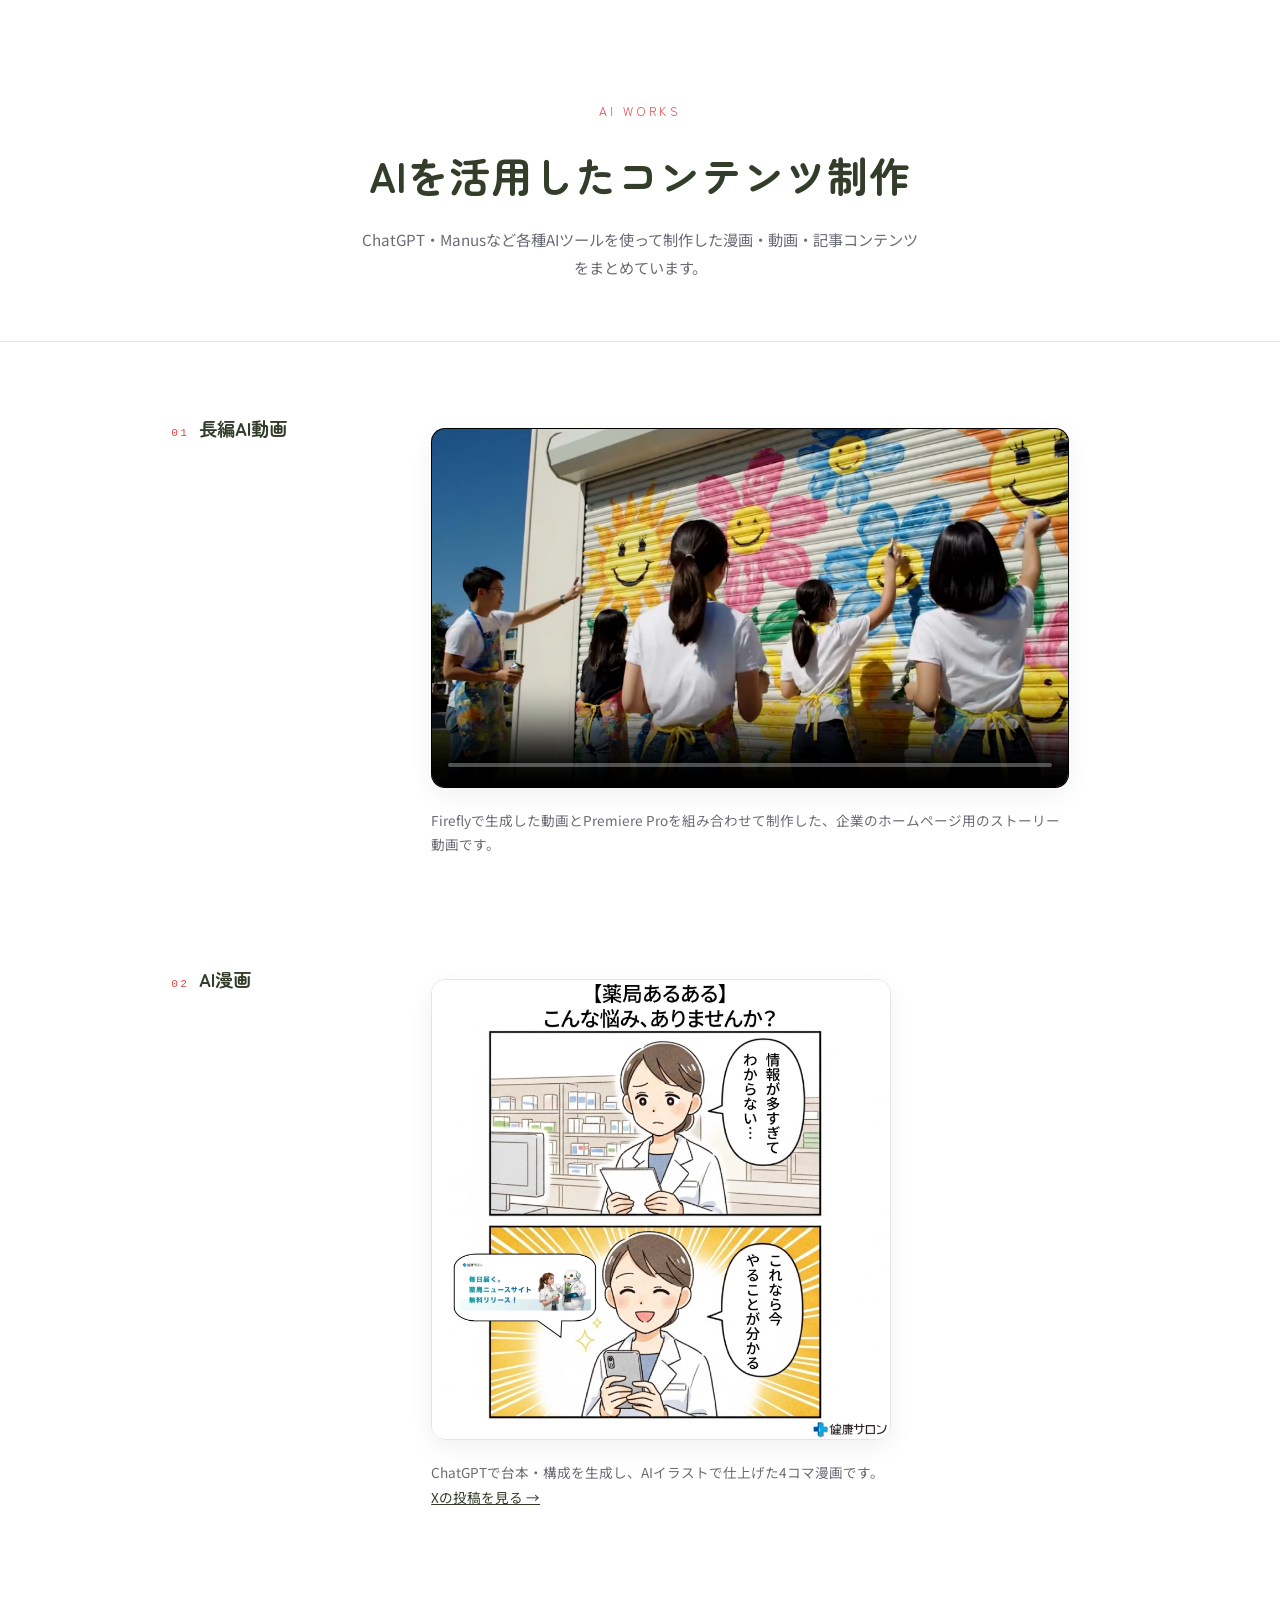
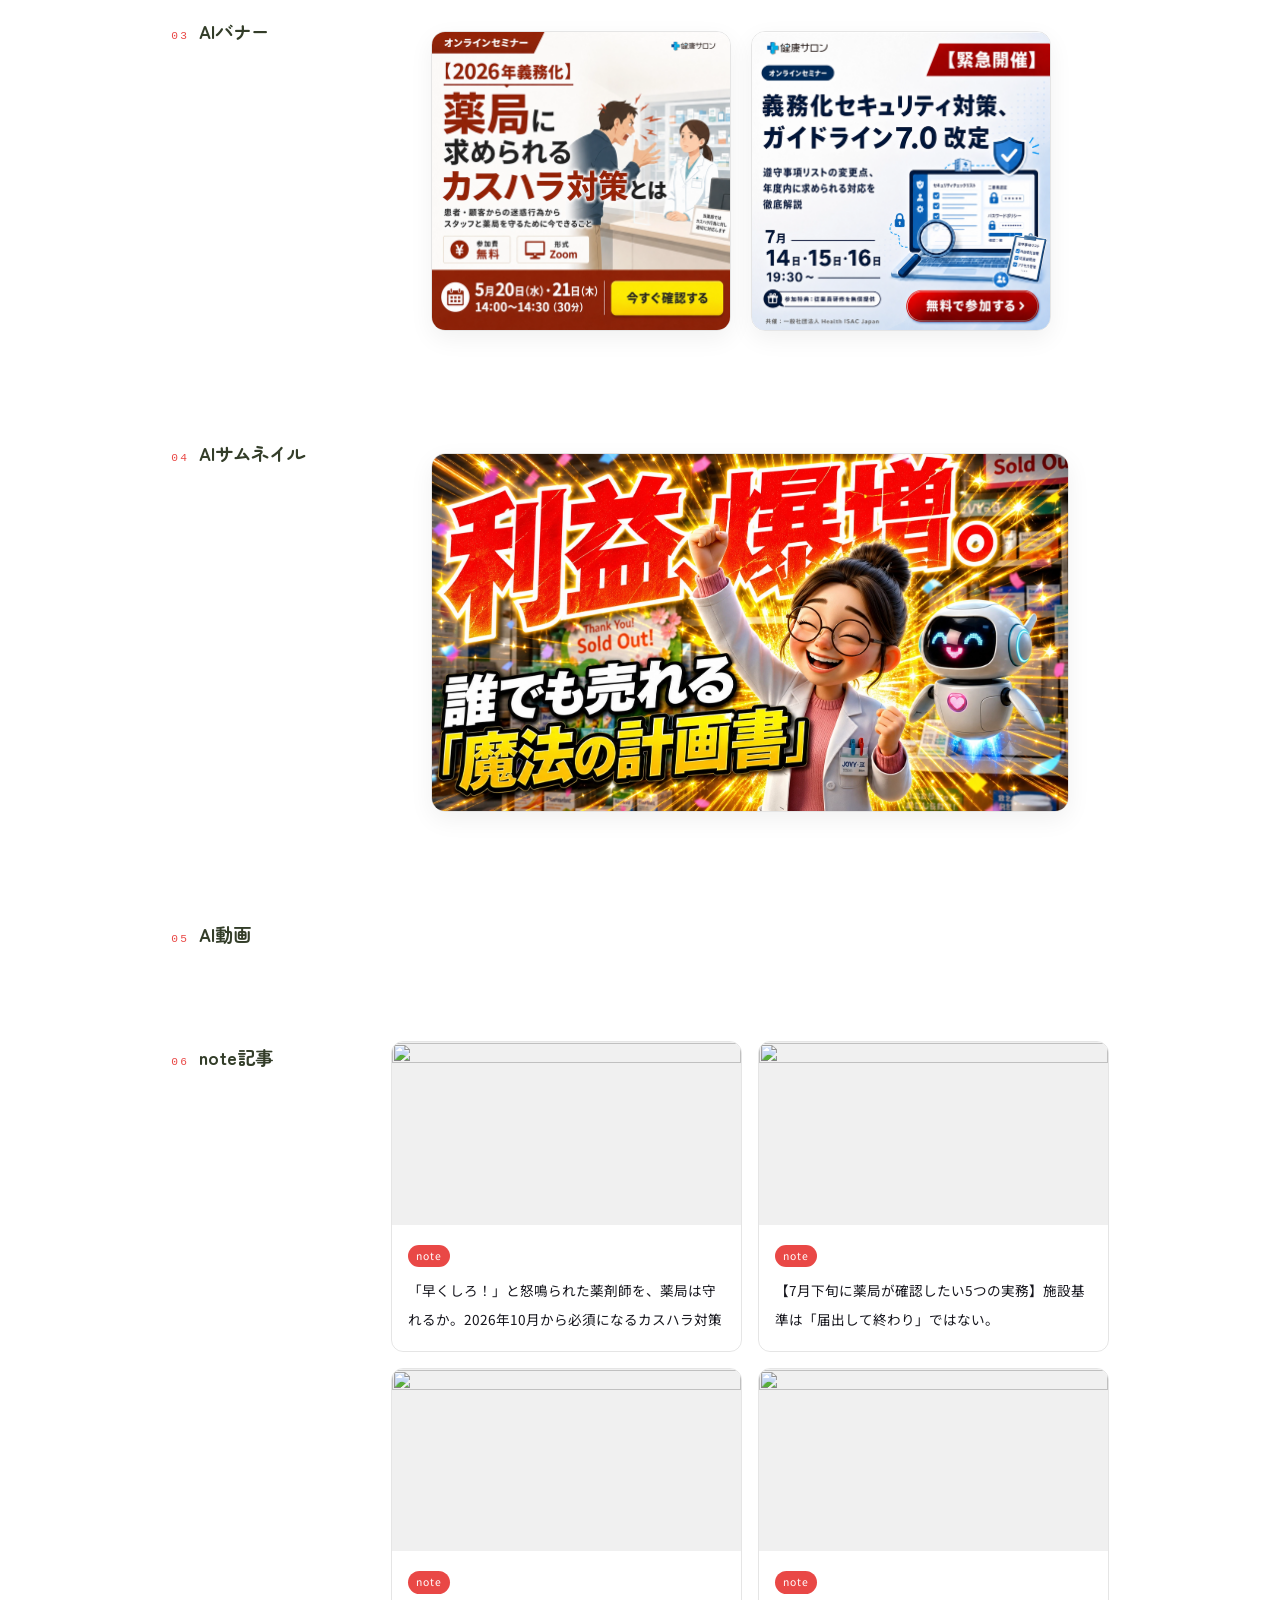
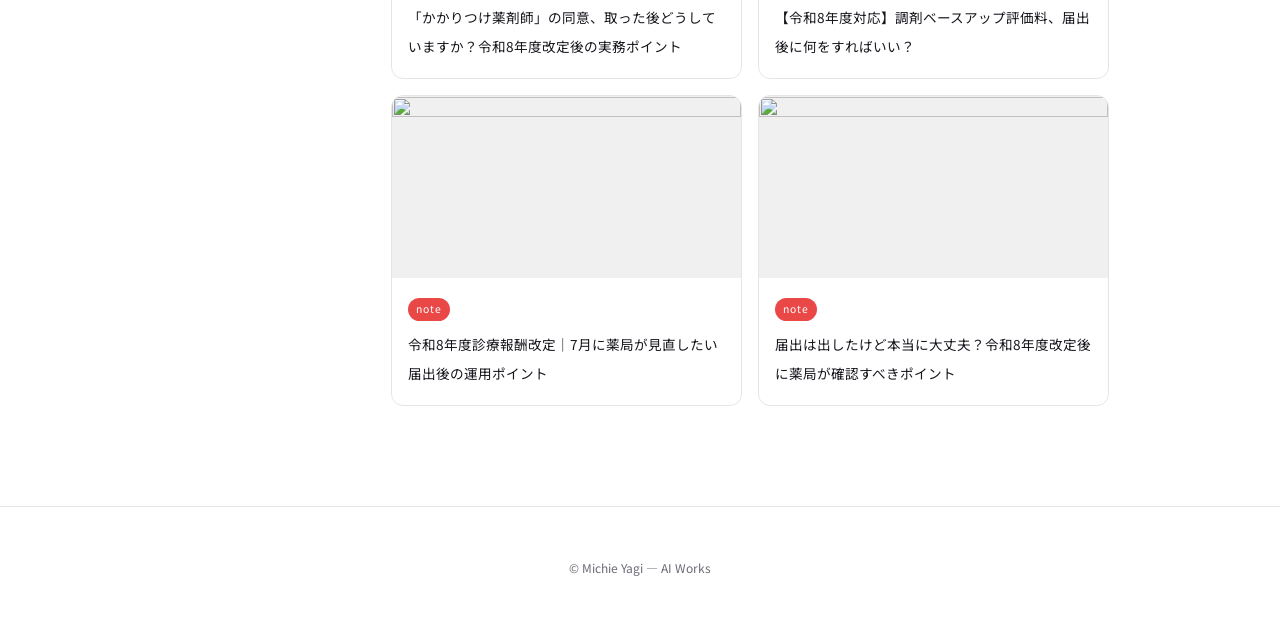
==== commit 81aac396: "Add security guideline seminar banner to AI Works page Co-Authored-By: Claude Sonnet 5 <noreply@anth" ====
--- a/ai.html
+++ b/ai.html
@@ -327,6 +327,13 @@
               loading="lazy"
             />
           </figure>
+          <figure>
+            <img
+              src="images/ai/banners/security-guideline-2026.png"
+              alt="セミナーバナー「【緊急開催】義務化セキュリティ対策、ガイドライン7.0改定 遵守事項リストの変更点、年度内に求められる対応を徹底解説」"
+              loading="lazy"
+            />
+          </figure>
         </figure>
       </section>
 
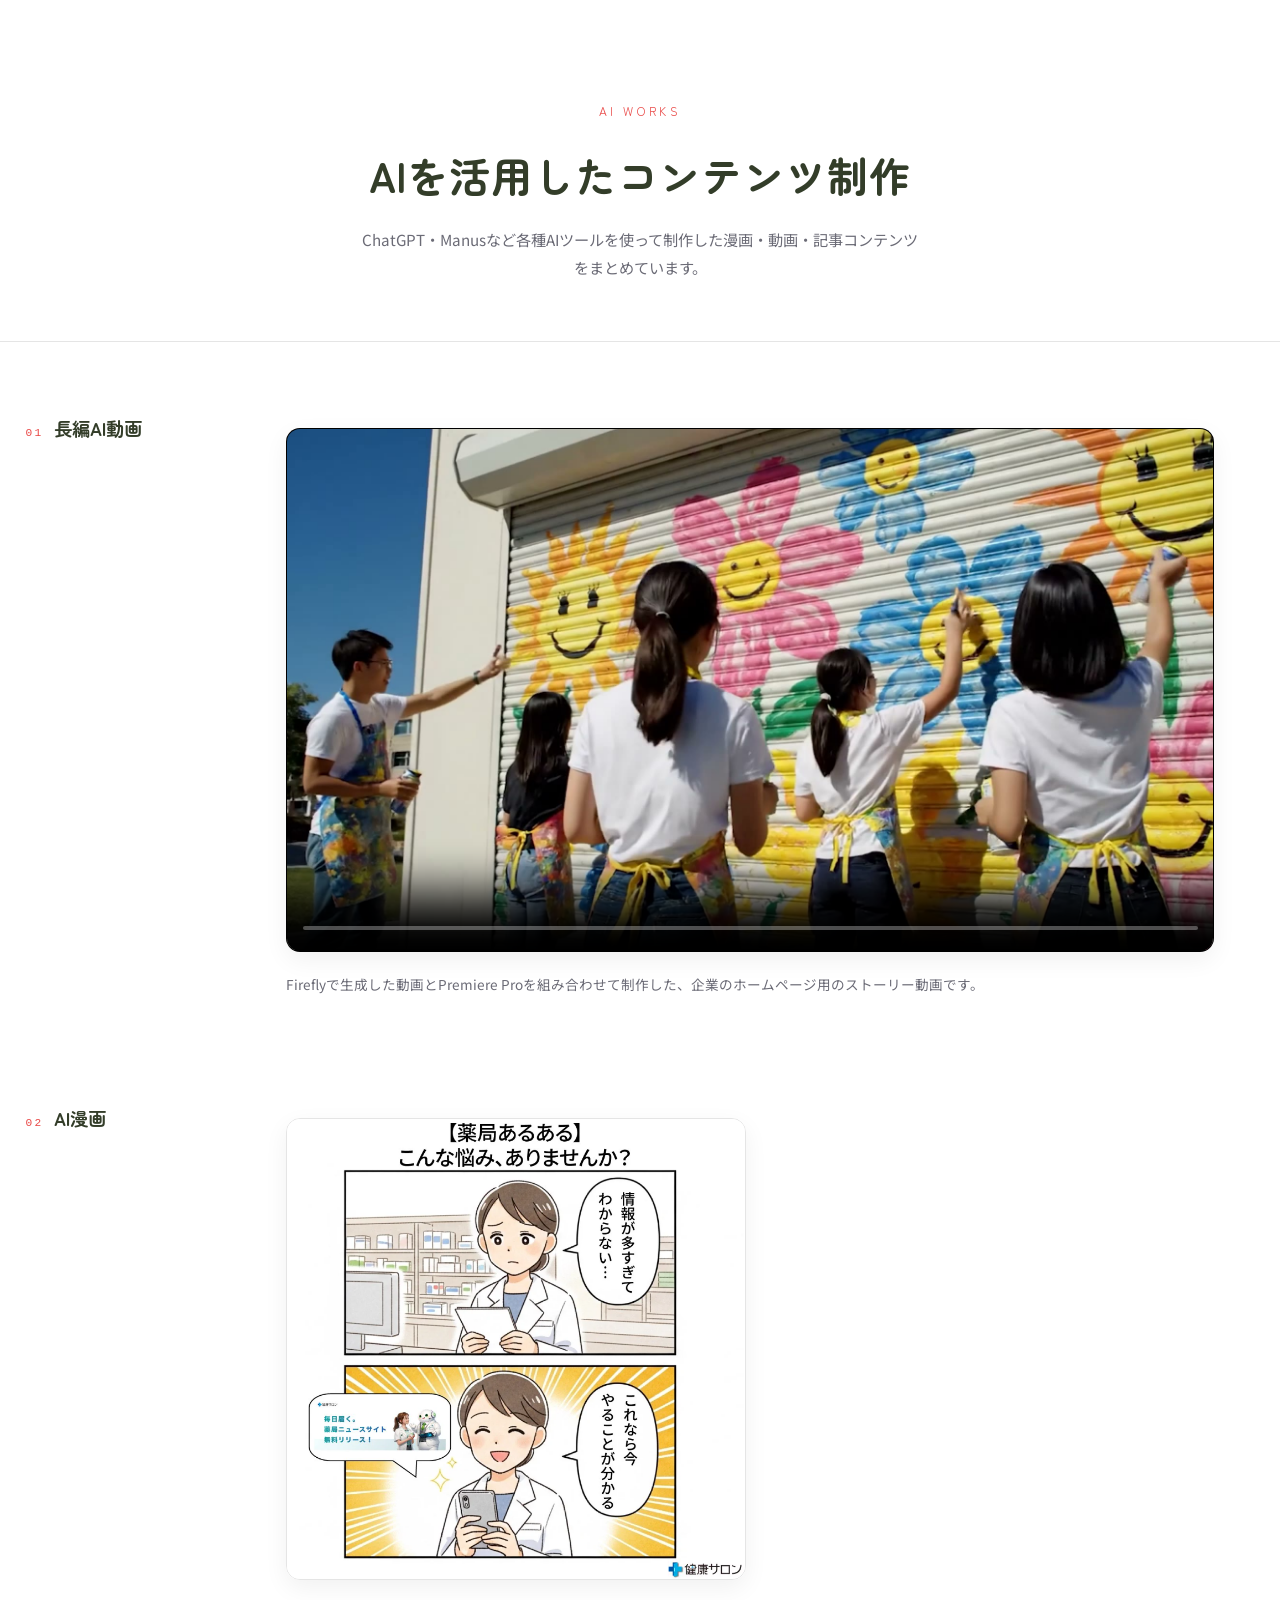
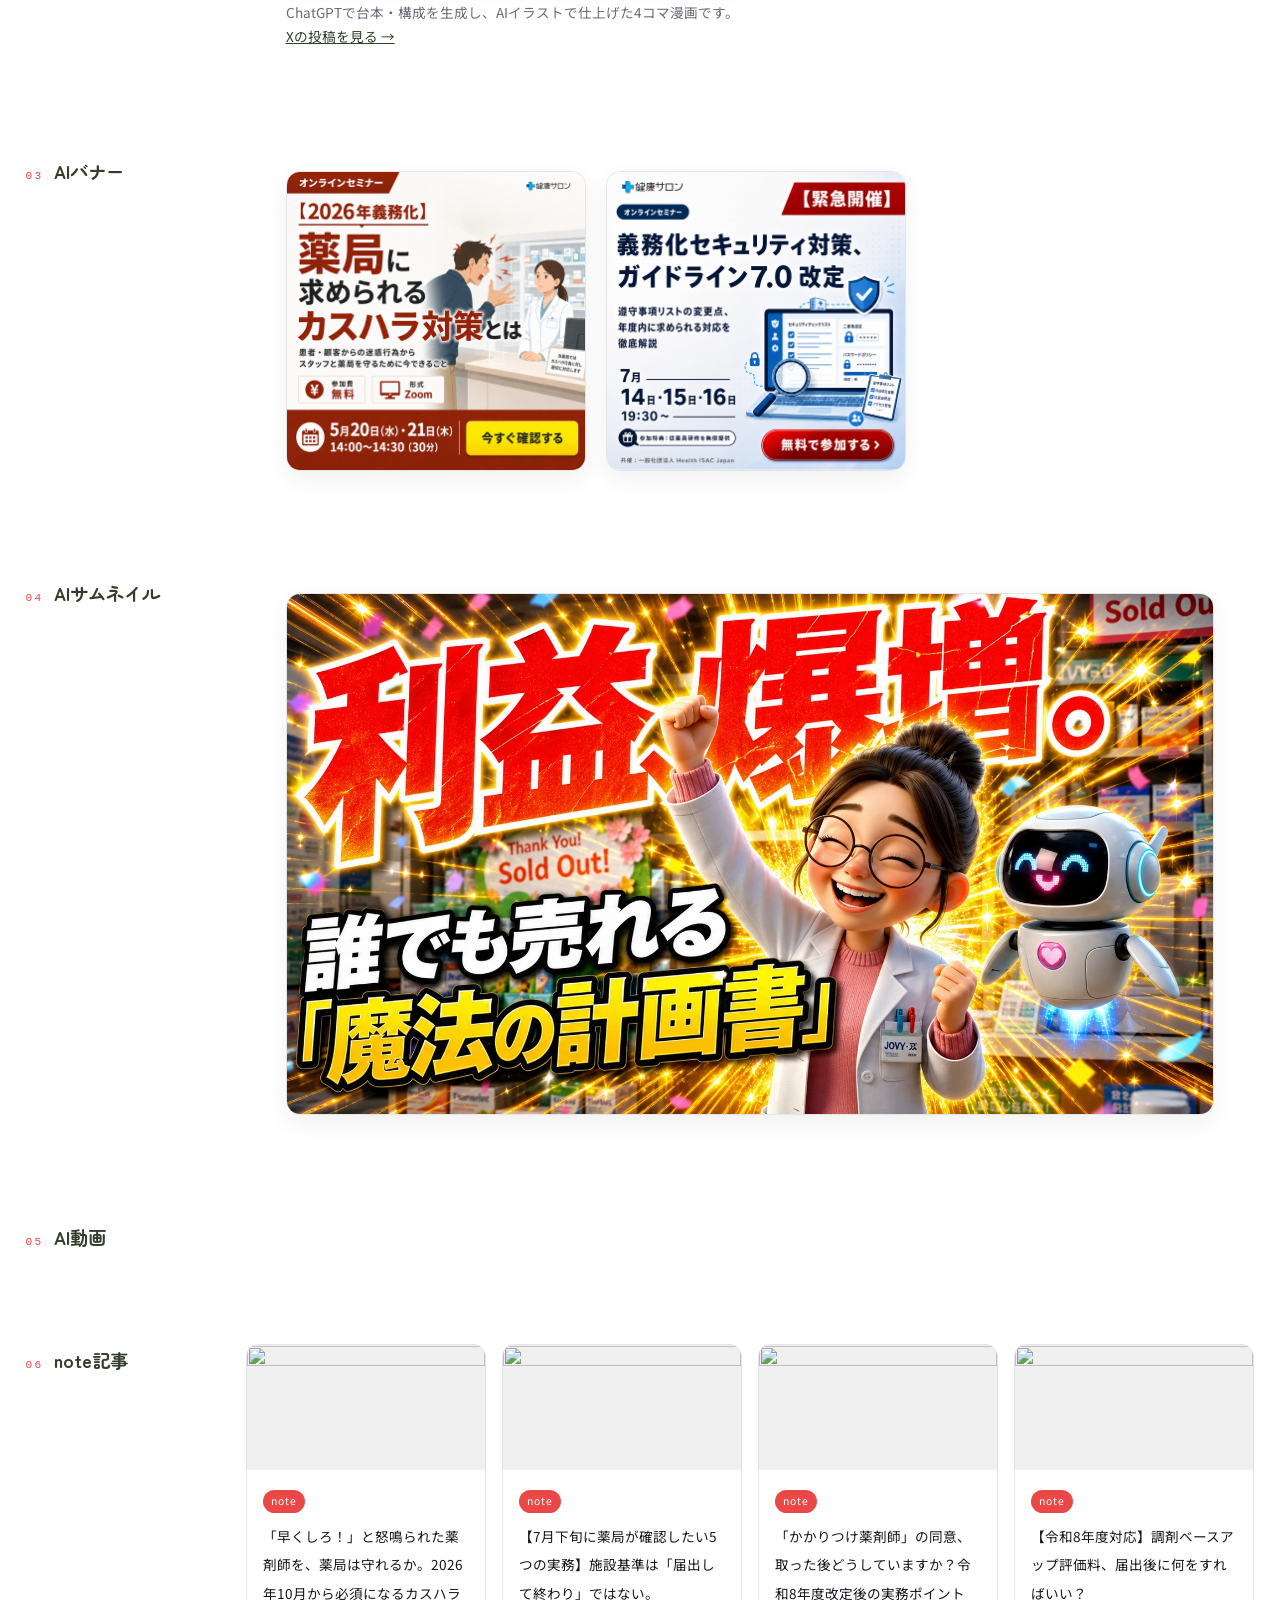
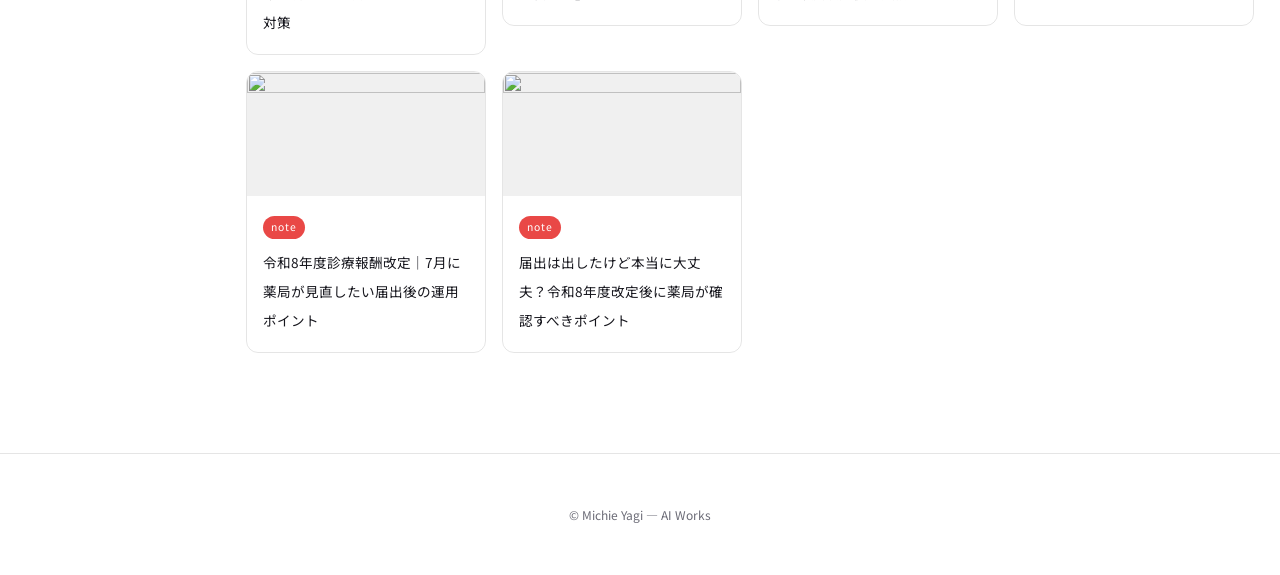
==== commit 4621db04: "Widen AI Works page content area to reduce excess side margins Co-Authored-By: Claude Sonnet 5 <nore" ====
--- a/ai.html
+++ b/ai.html
@@ -81,9 +81,9 @@
       }
 
       main {
-        max-width: 1040px;
+        max-width: 1320px;
         margin: 0 auto;
-        padding: 70px clamp(20px, 4vw, 56px) 100px;
+        padding: 70px clamp(16px, 2vw, 32px) 100px;
       }
       section {
         margin-bottom: 90px;
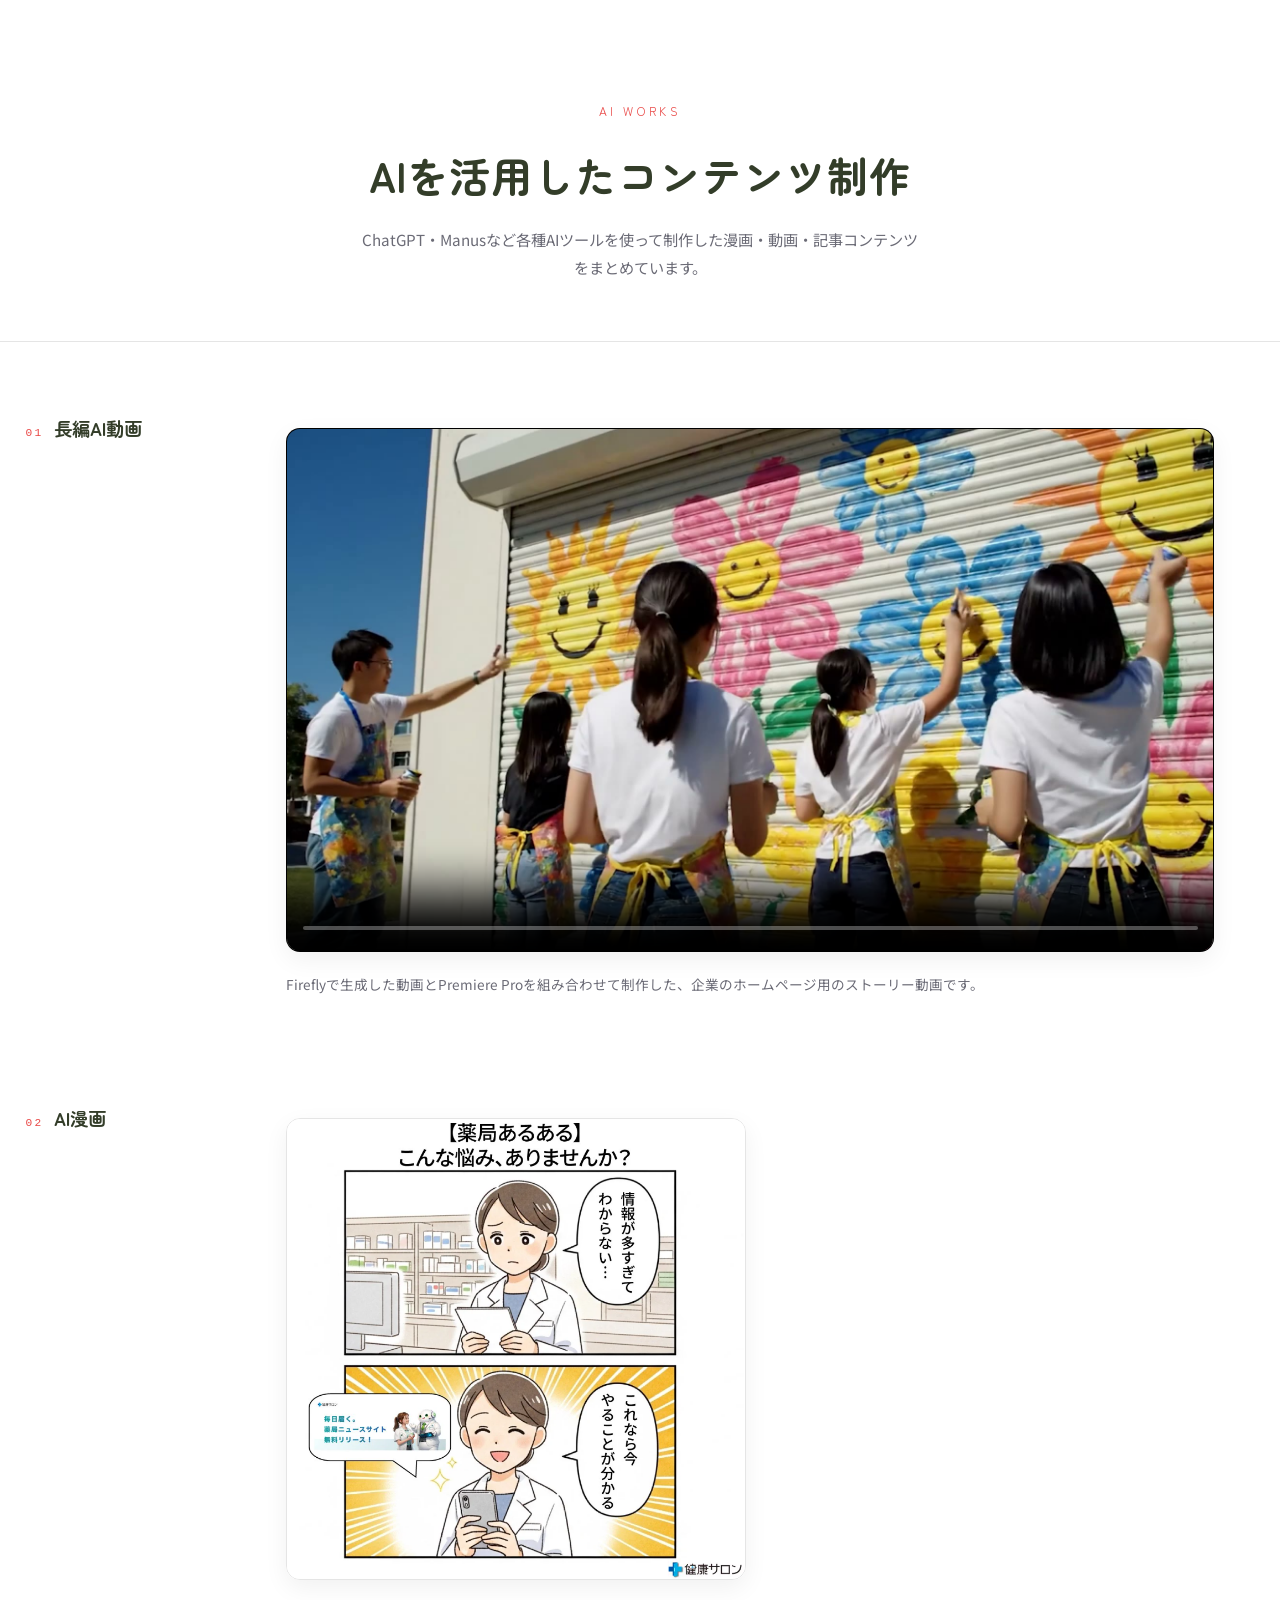
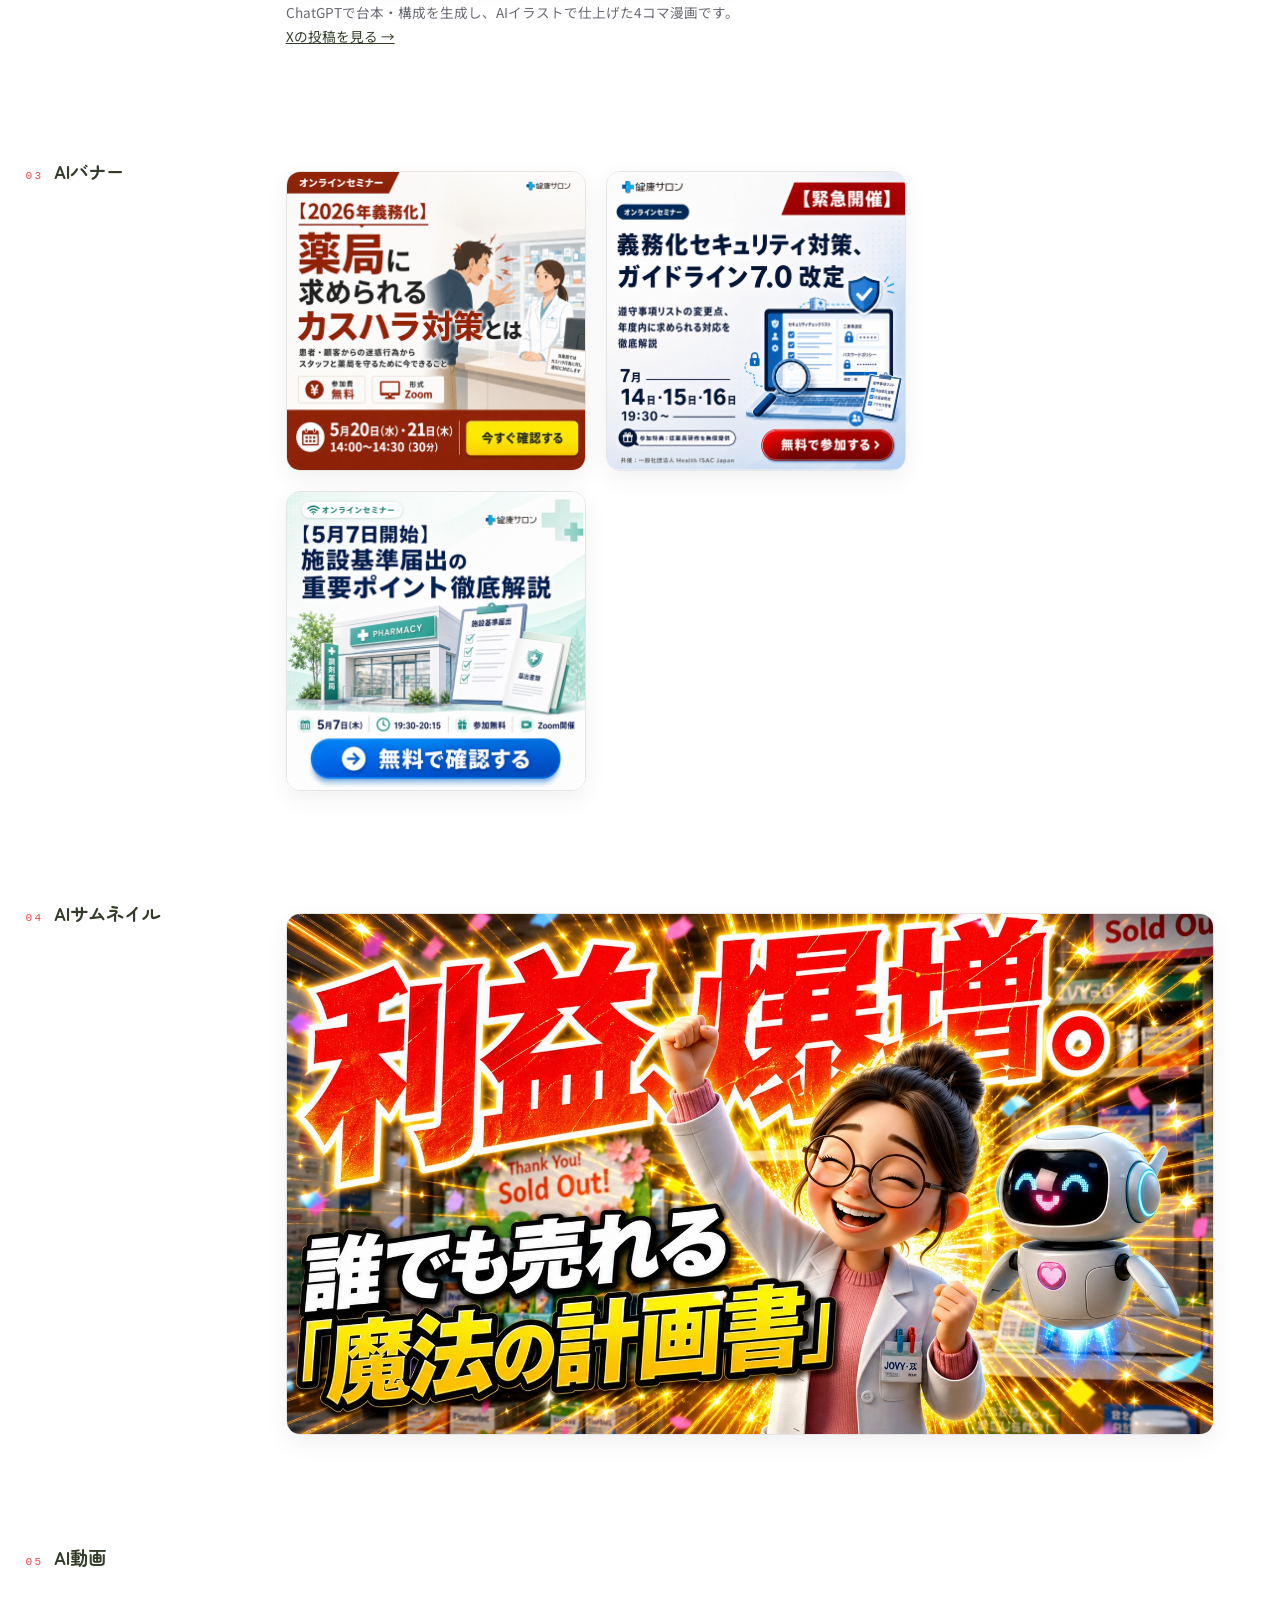
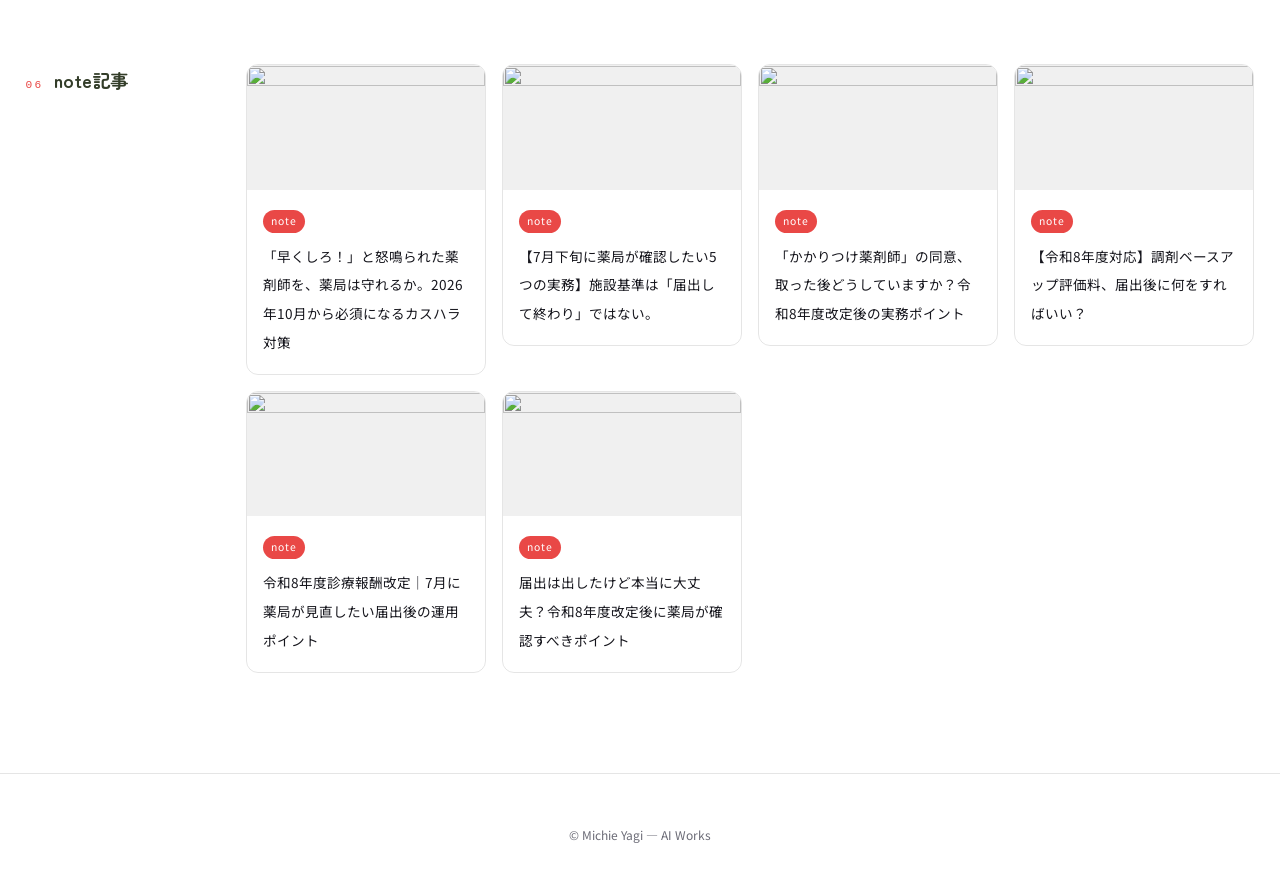
==== commit 55dba85b: "Add facility standard notification seminar banner to AI Works page Co-Authored-By: Claude Sonnet 5 <" ====
--- a/ai.html
+++ b/ai.html
@@ -334,6 +334,13 @@
               loading="lazy"
             />
           </figure>
+          <figure>
+            <img
+              src="images/ai/banners/facility-standard-notification-2026.png"
+              alt="セミナーバナー「【5月7日開始】施設基準届出の重要ポイント徹底解説」"
+              loading="lazy"
+            />
+          </figure>
         </figure>
       </section>
 
